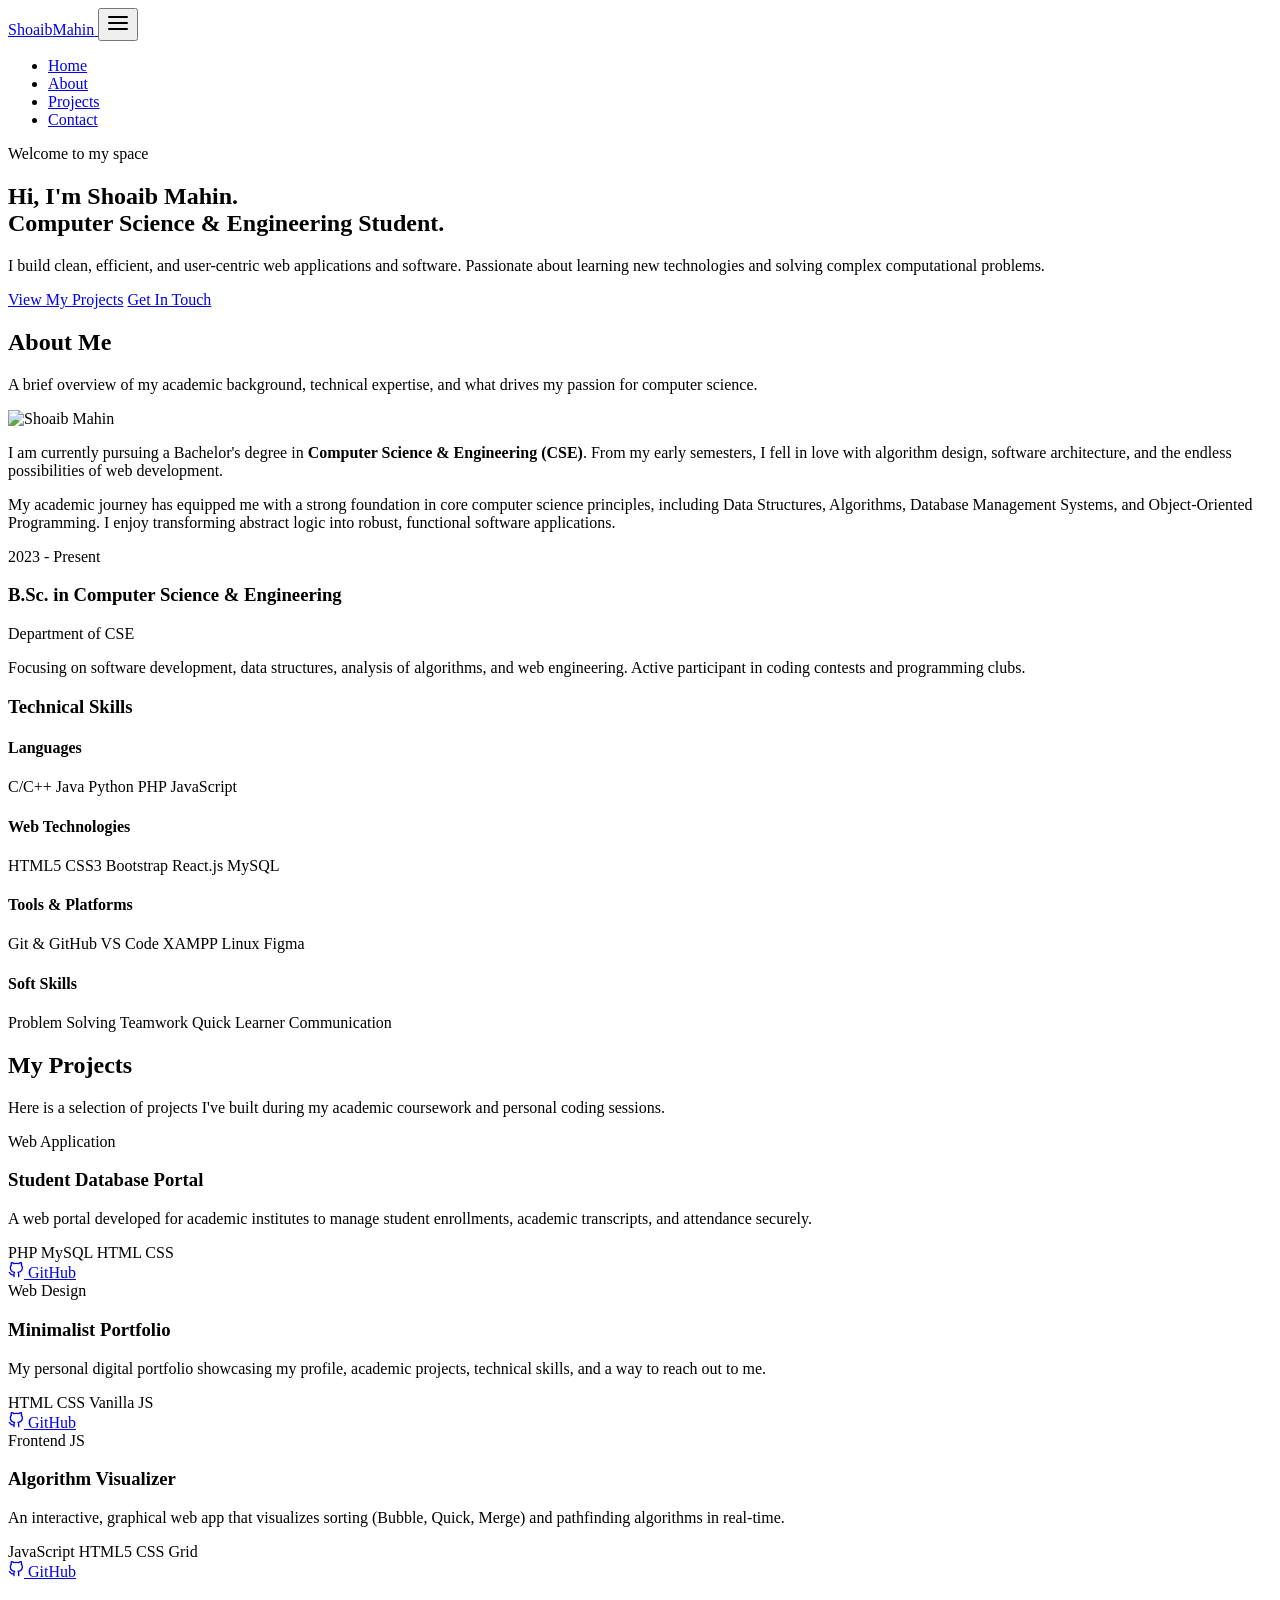
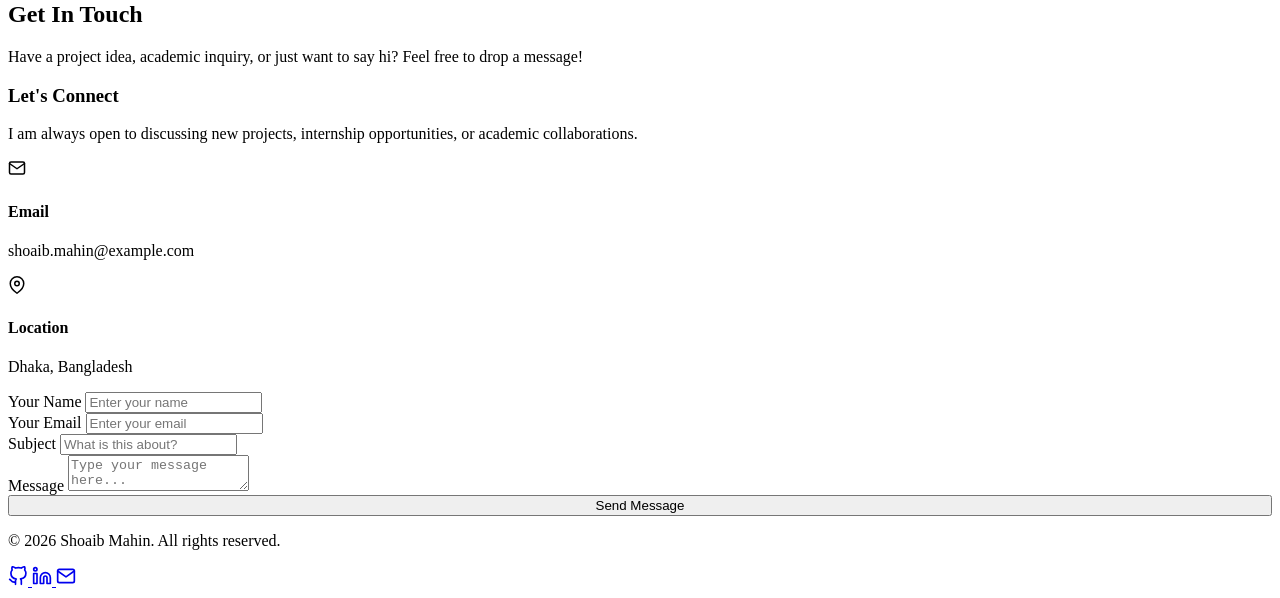
==== index.html @ 4f8cc4dd "Add dynamic Supabase integration and admin panel" ====
<!DOCTYPE html>
<html lang="en">
<head>
    <meta charset="UTF-8">
    <meta name="viewport" content="width=device-width, initial-scale=1.0">
    <meta name="description" content="Shoaib Mahin - CSE Student & Developer Portfolio Website. Discover my projects, skills, and get in touch.">
    <title>Shoaib Mahin | CSE Student & Developer</title>
    <link rel="stylesheet" href="style.css">
    <!-- Supabase CDN Script -->
    <script src="https://cdn.jsdelivr.net/npm/@supabase/supabase-js@2"></script>
</head>
<body>
    <!-- Header -->
    <header class="site-header">
        <div class="container nav-container">
            <a href="#home" class="logo">
                Shoaib<span>Mahin</span>
            </a>
            
            <button class="nav-toggle" aria-label="Toggle Navigation" id="navToggle">
                <svg width="24" height="24" viewBox="0 0 24 24" fill="none" stroke="currentColor" stroke-width="2" stroke-linecap="round" stroke-linejoin="round">
                    <line x1="3" y1="12" x2="21" y2="12"></line>
                    <line x1="3" y1="6" x2="21" y2="6"></line>
                    <line x1="3" y1="18" x2="21" y2="18"></line>
                </svg>
            </button>
            
            <nav class="main-nav" id="mainNav">
                <ul>
                    <li><a href="#home" class="active">Home</a></li>
                    <li><a href="#about">About</a></li>
                    <li><a href="#projects">Projects</a></li>
                    <li><a href="#contact">Contact</a></li>
                </ul>
            </nav>
        </div>
    </header>

    <!-- Home Section -->
    <section id="home">
        <div class="container">
            <div class="hero-wrapper">
                <span class="hero-tag">Welcome to my space</span>
                <h1 class="hero-title">
                    Hi, I'm Shoaib Mahin.<br>
                    Computer Science & Engineering Student.
                </h1>
                <p class="hero-desc">
                    I build clean, efficient, and user-centric web applications and software. 
                    Passionate about learning new technologies and solving complex computational problems.
                </p>
                <div class="hero-ctas">
                    <a href="#projects" class="btn btn-primary">View My Projects</a>
                    <a href="#contact" class="btn btn-secondary">Get In Touch</a>
                </div>
            </div>
        </div>
    </section>

    <!-- About Section -->
    <section id="about">
        <div class="container">
            <h2 class="section-title">About Me</h2>
            <p class="section-subtitle">A brief overview of my academic background, technical expertise, and what drives my passion for computer science.</p>
            
            <div class="about-grid">
                <div class="about-info">
                    <div class="about-image-wrapper">
                        <img src="images/avatar.png" alt="Shoaib Mahin" class="about-avatar">
                    </div>
                    <p>
                        I am currently pursuing a Bachelor's degree in <strong>Computer Science & Engineering (CSE)</strong>. 
                        From my early semesters, I fell in love with algorithm design, software architecture, and the endless possibilities of web development.
                    </p>
                    <p>
                        My academic journey has equipped me with a strong foundation in core computer science principles, 
                        including Data Structures, Algorithms, Database Management Systems, and Object-Oriented Programming. 
                        I enjoy transforming abstract logic into robust, functional software applications.
                    </p>
                    
                    <div class="education-card">
                        <span class="year">2023 - Present</span>
                        <h3>B.Sc. in Computer Science & Engineering</h3>
                        <p class="inst">Department of CSE</p>
                        <p>Focusing on software development, data structures, analysis of algorithms, and web engineering. Active participant in coding contests and programming clubs.</p>
                    </div>
                </div>
                
                <div class="skills-wrapper">
                    <h3>Technical Skills</h3>
                    <div class="skills-grid">
                        <div class="skill-category">
                            <h4>Languages</h4>
                            <div class="skill-list">
                                <span class="skill-tag">C/C++</span>
                                <span class="skill-tag">Java</span>
                                <span class="skill-tag">Python</span>
                                <span class="skill-tag">PHP</span>
                                <span class="skill-tag">JavaScript</span>
                            </div>
                        </div>
                        
                        <div class="skill-category">
                            <h4>Web Technologies</h4>
                            <div class="skill-list">
                                <span class="skill-tag">HTML5</span>
                                <span class="skill-tag">CSS3</span>
                                <span class="skill-tag">Bootstrap</span>
                                <span class="skill-tag">React.js</span>
                                <span class="skill-tag">MySQL</span>
                            </div>
                        </div>

                        <div class="skill-category">
                            <h4>Tools & Platforms</h4>
                            <div class="skill-list">
                                <span class="skill-tag">Git & GitHub</span>
                                <span class="skill-tag">VS Code</span>
                                <span class="skill-tag">XAMPP</span>
                                <span class="skill-tag">Linux</span>
                                <span class="skill-tag">Figma</span>
                            </div>
                        </div>

                        <div class="skill-category">
                            <h4>Soft Skills</h4>
                            <div class="skill-list">
                                <span class="skill-tag">Problem Solving</span>
                                <span class="skill-tag">Teamwork</span>
                                <span class="skill-tag">Quick Learner</span>
                                <span class="skill-tag">Communication</span>
                            </div>
                        </div>
                    </div>
                </div>
            </div>
        </div>
    </section>

    <!-- Projects Section -->
    <section id="projects">
        <div class="container">
            <h2 class="section-title">My Projects</h2>
            <p class="section-subtitle">Here is a selection of projects I've built during my academic coursework and personal coding sessions.</p>
            
            <div class="projects-grid">
                <!-- Project 1 -->
                <article class="project-card">
                    <div class="project-content">
                        <div class="project-meta">
                            <span class="project-type">Web Application</span>
                        </div>
                        <h3>Student Database Portal</h3>
                        <p>A web portal developed for academic institutes to manage student enrollments, academic transcripts, and attendance securely.</p>
                        <div class="project-tags">
                            <span>PHP</span>
                            <span>MySQL</span>
                            <span>HTML</span>
                            <span>CSS</span>
                        </div>
                        <div class="project-links">
                            <a href="https://github.com" target="_blank" rel="noopener noreferrer" class="project-link">
                                <svg width="16" height="16" viewBox="0 0 24 24" fill="none" stroke="currentColor" stroke-width="2" stroke-linecap="round" stroke-linejoin="round">
                                    <path d="M9 19c-5 1.5-5-2.5-7-3m14 6v-3.87a3.37 3.37 0 0 0-.94-2.61c3.14-.35 6.44-1.54 6.44-7A5.44 5.44 0 0 0 20 4.77 5.07 5.07 0 0 0 19.91 1S18.73.65 16 2.48a13.38 13.38 0 0 0-7 0C6.27.65 5.09 1 5.09 1A5.07 5.07 0 0 0 5 4.77a5.44 5.44 0 0 0-1.5 3.78c0 5.42 3.3 6.61 6.44 7A3.37 3.37 0 0 0 9 18.13V22"></path>
                                </svg>
                                GitHub
                            </a>
                        </div>
                    </div>
                </article>

                <!-- Project 2 -->
                <article class="project-card">
                    <div class="project-content">
                        <div class="project-meta">
                            <span class="project-type">Web Design</span>
                        </div>
                        <h3>Minimalist Portfolio</h3>
                        <p>My personal digital portfolio showcasing my profile, academic projects, technical skills, and a way to reach out to me.</p>
                        <div class="project-tags">
                            <span>HTML</span>
                            <span>CSS</span>
                            <span>Vanilla JS</span>
                        </div>
                        <div class="project-links">
                            <a href="https://github.com" target="_blank" rel="noopener noreferrer" class="project-link">
                                <svg width="16" height="16" viewBox="0 0 24 24" fill="none" stroke="currentColor" stroke-width="2" stroke-linecap="round" stroke-linejoin="round">
                                    <path d="M9 19c-5 1.5-5-2.5-7-3m14 6v-3.87a3.37 3.37 0 0 0-.94-2.61c3.14-.35 6.44-1.54 6.44-7A5.44 5.44 0 0 0 20 4.77 5.07 5.07 0 0 0 19.91 1S18.73.65 16 2.48a13.38 13.38 0 0 0-7 0C6.27.65 5.09 1 5.09 1A5.07 5.07 0 0 0 5 4.77a5.44 5.44 0 0 0-1.5 3.78c0 5.42 3.3 6.61 6.44 7A3.37 3.37 0 0 0 9 18.13V22"></path>
                                </svg>
                                GitHub
                            </a>
                        </div>
                    </div>
                </article>

                <!-- Project 3 -->
                <article class="project-card">
                    <div class="project-content">
                        <div class="project-meta">
                            <span class="project-type">Frontend JS</span>
                        </div>
                        <h3>Algorithm Visualizer</h3>
                        <p>An interactive, graphical web app that visualizes sorting (Bubble, Quick, Merge) and pathfinding algorithms in real-time.</p>
                        <div class="project-tags">
                            <span>JavaScript</span>
                            <span>HTML5</span>
                            <span>CSS Grid</span>
                        </div>
                        <div class="project-links">
                            <a href="https://github.com" target="_blank" rel="noopener noreferrer" class="project-link">
                                <svg width="16" height="16" viewBox="0 0 24 24" fill="none" stroke="currentColor" stroke-width="2" stroke-linecap="round" stroke-linejoin="round">
                                    <path d="M9 19c-5 1.5-5-2.5-7-3m14 6v-3.87a3.37 3.37 0 0 0-.94-2.61c3.14-.35 6.44-1.54 6.44-7A5.44 5.44 0 0 0 20 4.77 5.07 5.07 0 0 0 19.91 1S18.73.65 16 2.48a13.38 13.38 0 0 0-7 0C6.27.65 5.09 1 5.09 1A5.07 5.07 0 0 0 5 4.77a5.44 5.44 0 0 0-1.5 3.78c0 5.42 3.3 6.61 6.44 7A3.37 3.37 0 0 0 9 18.13V22"></path>
                                </svg>
                                GitHub
                            </a>
                        </div>
                    </div>
                </article>
            </div>
        </div>
    </section>

    <!-- Contact Section -->
    <section id="contact">
        <div class="container">
            <h2 class="section-title">Get In Touch</h2>
            <p class="section-subtitle">Have a project idea, academic inquiry, or just want to say hi? Feel free to drop a message!</p>
            
            <div class="contact-grid">
                <div class="contact-info-panel">
                    <h3>Let's Connect</h3>
                    <p>I am always open to discussing new projects, internship opportunities, or academic collaborations.</p>
                    
                    <div class="contact-details">
                        <div class="contact-item">
                            <div class="contact-icon">
                                <svg width="18" height="18" viewBox="0 0 24 24" fill="none" stroke="currentColor" stroke-width="2" stroke-linecap="round" stroke-linejoin="round">
                                    <path d="M4 4h16c1.1 0 2 .9 2 2v12c0 1.1-.9 2-2 2H4c-1.1 0-2-.9-2-2V6c0-1.1.9-2 2-2z"></path>
                                    <polyline points="22,6 12,13 2,6"></polyline>
                                </svg>
                            </div>
                            <div class="contact-text">
                                <h4>Email</h4>
                                <p>shoaib.mahin@example.com</p>
                            </div>
                        </div>
                        
                        <div class="contact-item">
                            <div class="contact-icon">
                                <svg width="18" height="18" viewBox="0 0 24 24" fill="none" stroke="currentColor" stroke-width="2" stroke-linecap="round" stroke-linejoin="round">
                                    <path d="M21 10c0 7-9 13-9 13s-9-6-9-13a9 9 0 0 1 18 0z"></path>
                                    <circle cx="12" cy="10" r="3"></circle>
                                </svg>
                            </div>
                            <div class="contact-text">
                                <h4>Location</h4>
                                <p>Dhaka, Bangladesh</p>
                            </div>
                        </div>
                    </div>
                </div>
                
                <div class="contact-form-container">
                    <div id="formMessage" class="form-message"></div>
                    <form id="contactForm">
                        <!-- Web3Forms Config Key (Replace YOUR_ACCESS_KEY_HERE with your Web3Forms access key) -->
                        <input type="hidden" name="access_key" value="YOUR_ACCESS_KEY_HERE">
                        <input type="hidden" name="subject" value="New Submission from Shoaib Mahin's Portfolio">
                        <input type="checkbox" name="botcheck" id="" style="display: none;">

                        <div class="form-group">
                            <label for="name">Your Name</label>
                            <input type="text" id="name" name="name" class="form-control" required placeholder="Enter your name">
                        </div>
                        <div class="form-group">
                            <label for="email">Your Email</label>
                            <input type="email" id="email" name="email" class="form-control" required placeholder="Enter your email">
                        </div>
                        <div class="form-group">
                            <label for="subject_text">Subject</label>
                            <input type="text" id="subject_text" name="subject_text" class="form-control" required placeholder="What is this about?">
                        </div>
                        <div class="form-group">
                            <label for="message">Message</label>
                            <textarea id="message" name="message" class="form-control" required placeholder="Type your message here..."></textarea>
                        </div>
                        <button type="submit" class="btn btn-primary" style="width: 100%;">Send Message</button>
                    </form>
                </div>
            </div>
        </div>
    </section>

    <!-- Footer -->
    <footer class="site-footer">
        <div class="container footer-content">
            <p>&copy; 2026 Shoaib Mahin. All rights reserved.</p>
            <div class="social-links">
                <a href="https://github.com" target="_blank" rel="noopener noreferrer" aria-label="GitHub">
                    <svg width="20" height="20" viewBox="0 0 24 24" fill="none" stroke="currentColor" stroke-width="2" stroke-linecap="round" stroke-linejoin="round">
                        <path d="M9 19c-5 1.5-5-2.5-7-3m14 6v-3.87a3.37 3.37 0 0 0-.94-2.61c3.14-.35 6.44-1.54 6.44-7A5.44 5.44 0 0 0 20 4.77 5.07 5.07 0 0 0 19.91 1S18.73.65 16 2.48a13.38 13.38 0 0 0-7 0C6.27.65 5.09 1 5.09 1A5.07 5.07 0 0 0 5 4.77a5.44 5.44 0 0 0-1.5 3.78c0 5.42 3.3 6.61 6.44 7A3.37 3.37 0 0 0 9 18.13V22"></path>
                    </svg>
                </a>
                <a href="https://linkedin.com" target="_blank" rel="noopener noreferrer" aria-label="LinkedIn">
                    <svg width="20" height="20" viewBox="0 0 24 24" fill="none" stroke="currentColor" stroke-width="2" stroke-linecap="round" stroke-linejoin="round">
                        <path d="M16 8a6 6 0 0 1 6 6v7h-4v-7a2 2 0 0 0-2-2 2 2 0 0 0-2 2v7h-4v-7a6 6 0 0 1 6-6z"></path>
                        <rect x="2" y="9" width="4" height="12"></rect>
                        <circle cx="4" cy="4" r="2"></circle>
                    </svg>
                </a>
                <a href="mailto:shoaib.mahin@example.com" aria-label="Email">
                    <svg width="20" height="20" viewBox="0 0 24 24" fill="none" stroke="currentColor" stroke-width="2" stroke-linecap="round" stroke-linejoin="round">
                        <path d="M4 4h16c1.1 0 2 .9 2 2v12c0 1.1-.9 2-2 2H4c-1.1 0-2-.9-2-2V6c0-1.1.9-2 2-2z"></path>
                        <polyline points="22,6 12,13 2,6"></polyline>
                    </svg>
                </a>
            </div>
        </div>
    </footer>

    <script src="script.js"></script>
</body>
</html>
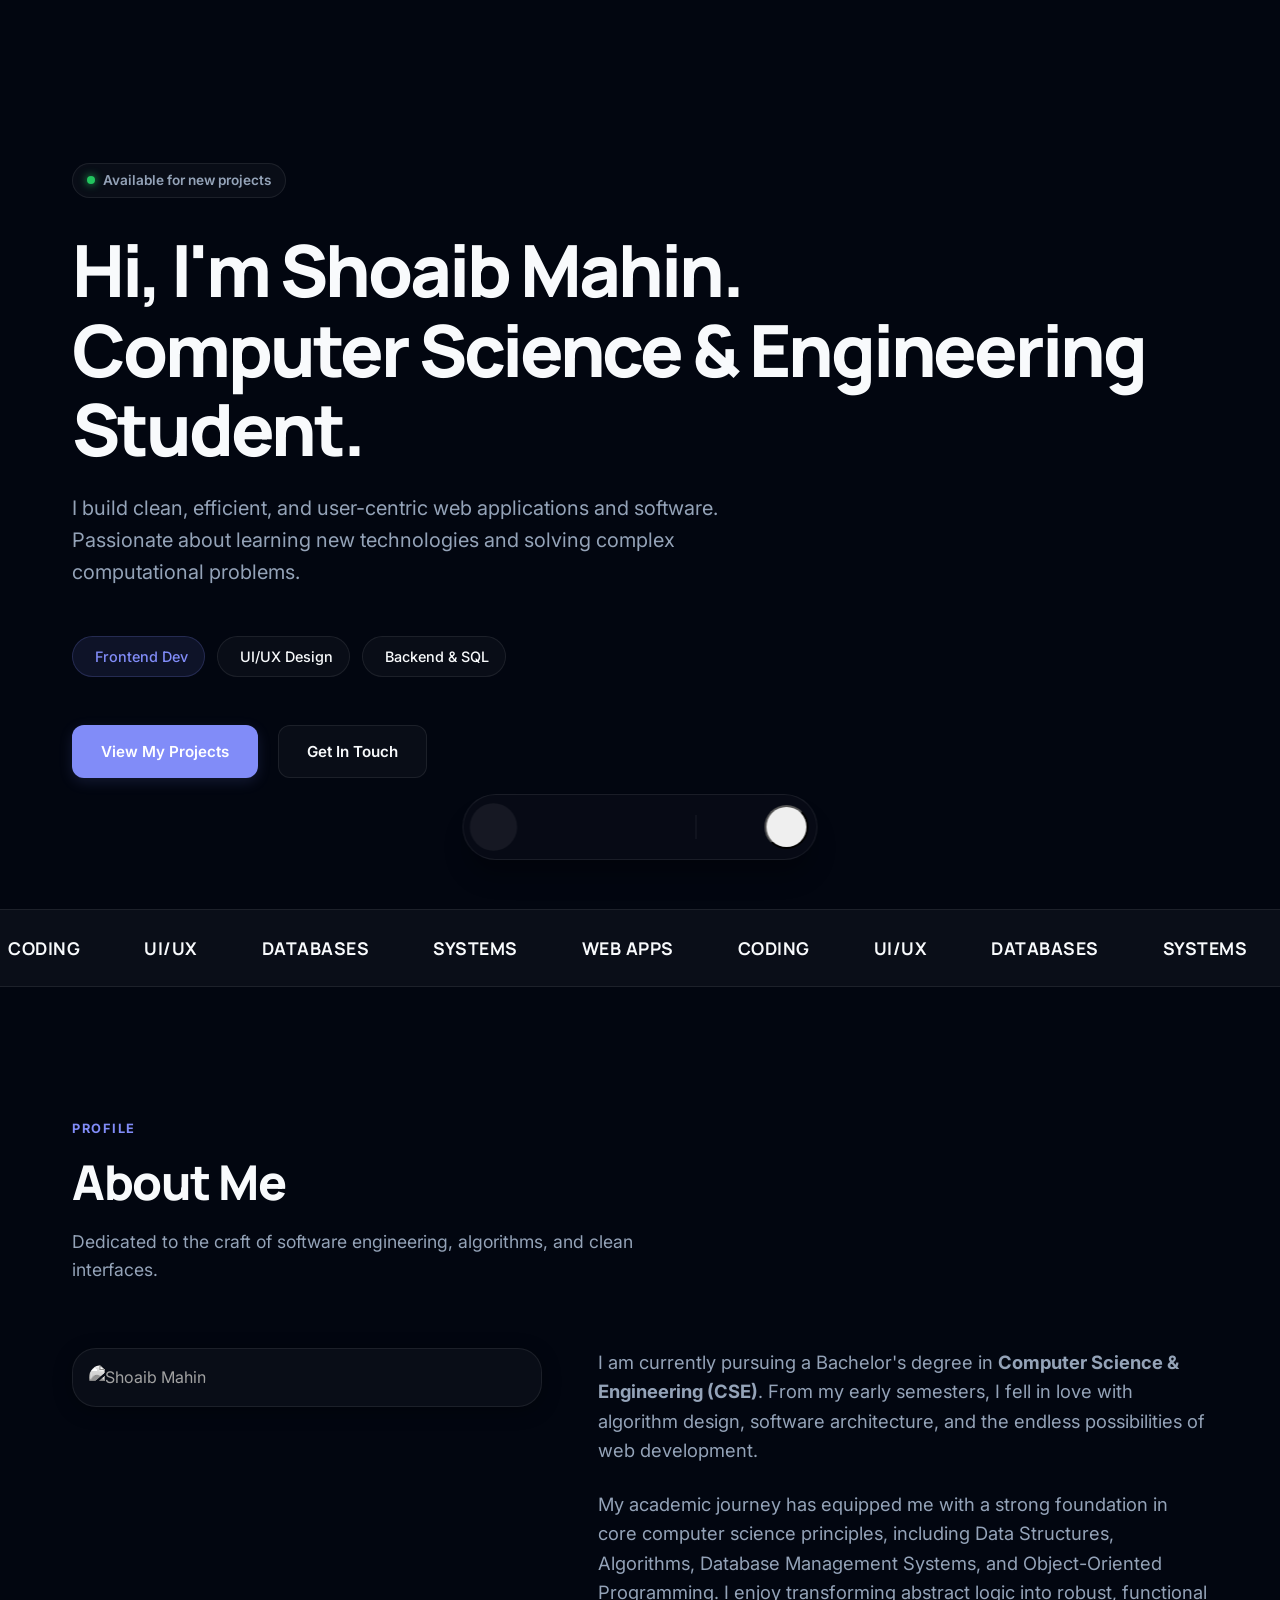
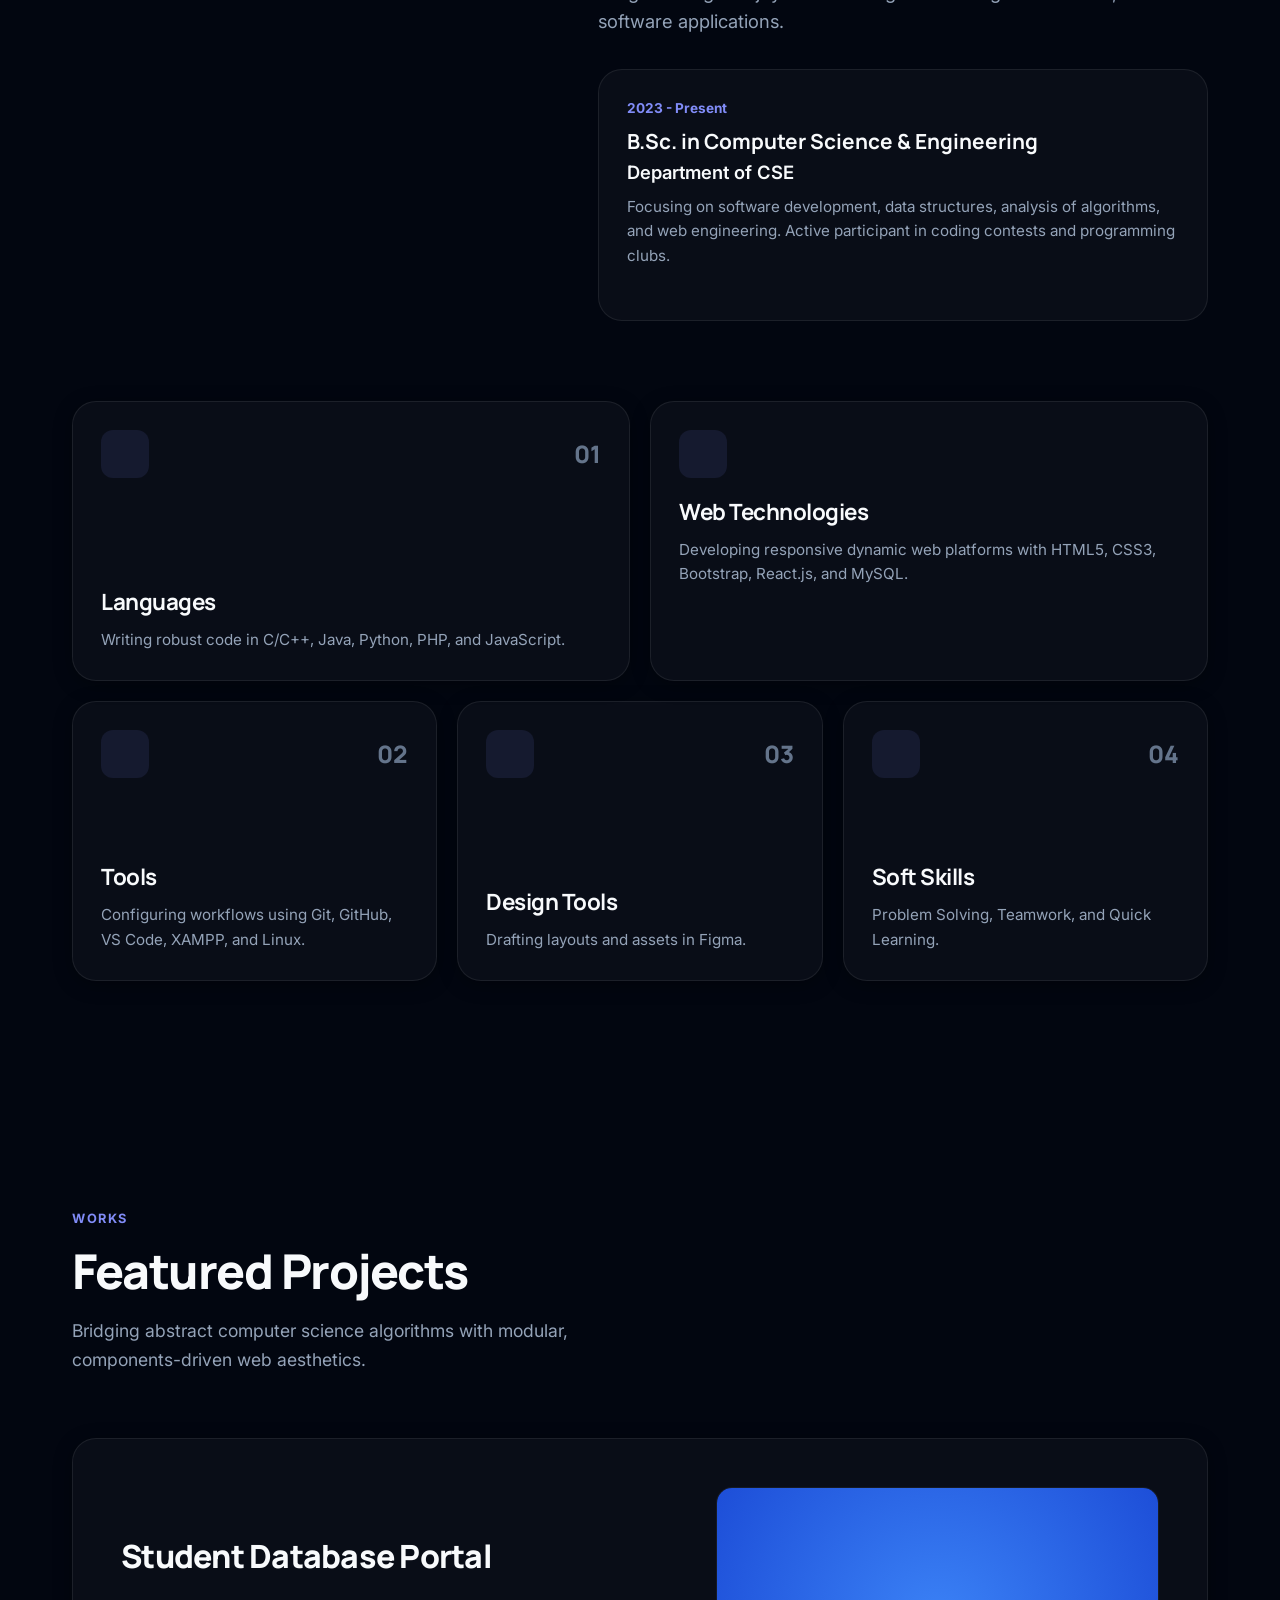
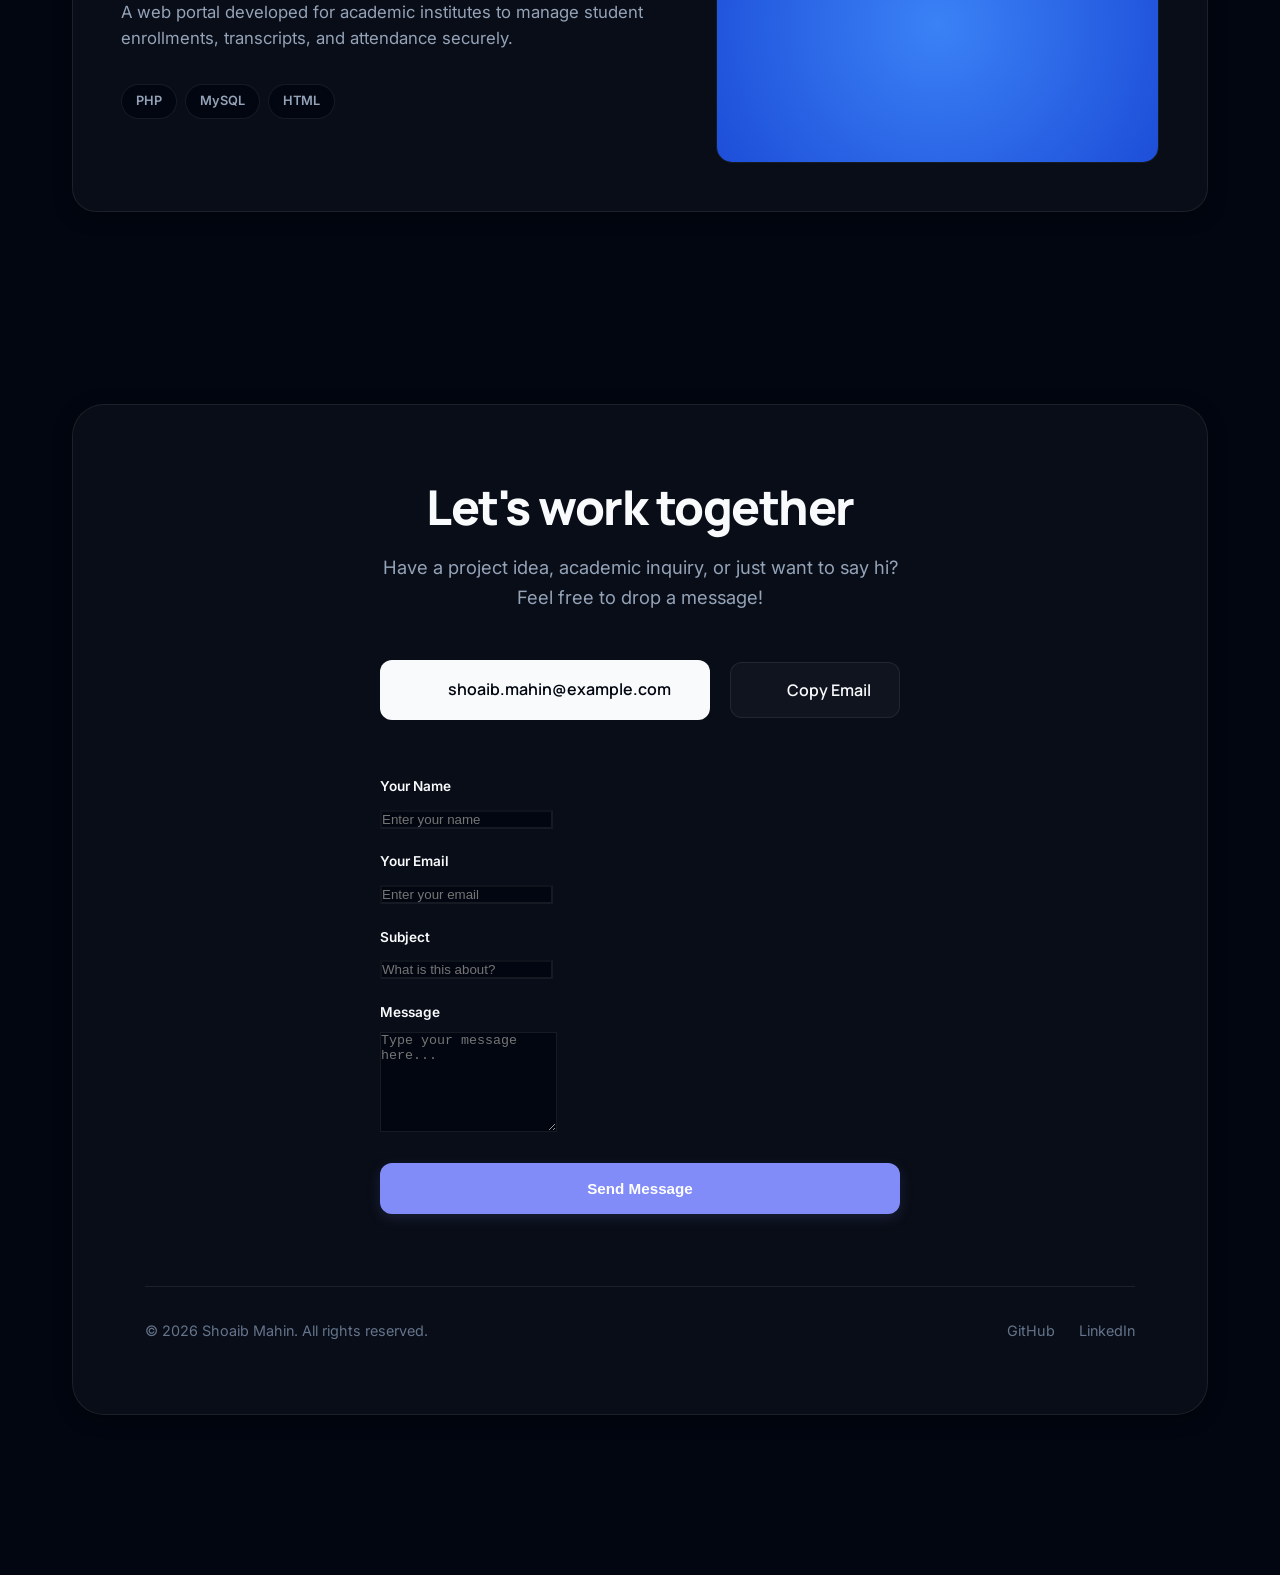
==== commit 9d6464d6: "Redesign portfolio UI/UX and styling to match sudarshanbishal.com dark theme" ====
--- a/index.html
+++ b/index.html
@@ -1,5 +1,5 @@
 <!DOCTYPE html>
-<html lang="en">
+<html lang="en" data-theme="dark">
 <head>
     <meta charset="UTF-8">
     <meta name="viewport" content="width=device-width, initial-scale=1.0">
@@ -8,39 +8,44 @@
     <link rel="stylesheet" href="style.css">
     <!-- Supabase CDN Script -->
     <script src="https://cdn.jsdelivr.net/npm/@supabase/supabase-js@2"></script>
+    <!-- Lucide Icons CDN -->
+    <script src="https://unpkg.com/lucide@latest"></script>
 </head>
 <body>
-    <!-- Header -->
-    <header class="site-header">
-        <div class="container nav-container">
-            <a href="#home" class="logo">
-                Shoaib<span>Mahin</span>
-            </a>
-            
-            <button class="nav-toggle" aria-label="Toggle Navigation" id="navToggle">
-                <svg width="24" height="24" viewBox="0 0 24 24" fill="none" stroke="currentColor" stroke-width="2" stroke-linecap="round" stroke-linejoin="round">
-                    <line x1="3" y1="12" x2="21" y2="12"></line>
-                    <line x1="3" y1="6" x2="21" y2="6"></line>
-                    <line x1="3" y1="18" x2="21" y2="18"></line>
-                </svg>
+
+    <!-- Floating Navigation (Bottom Capsule Menu) -->
+    <nav class="floating-nav">
+        <div class="nav-pill">
+            <a href="#home" class="nav-link active" data-tooltip="Home" aria-label="Home">
+                <i data-lucide="home"></i>
+            </a>
+            <a href="#about" class="nav-link" data-tooltip="About" aria-label="About">
+                <i data-lucide="user"></i>
+            </a>
+            <a href="#projects" class="nav-link" data-tooltip="Works" aria-label="Works">
+                <i data-lucide="layout-dashboard"></i>
+            </a>
+            <a href="#contact" class="nav-link" data-tooltip="Contact" aria-label="Contact">
+                <i data-lucide="mail"></i>
+            </a>
+            <div class="nav-divider" role="separator"></div>
+            <a href="https://github.com" id="githubLink" target="_blank" rel="noopener noreferrer" class="nav-link" data-tooltip="GitHub" aria-label="GitHub">
+                <i data-lucide="github"></i>
+            </a>
+            <button class="nav-link theme-toggle" id="themeToggleBtn" data-tooltip="Toggle Theme" aria-label="Toggle Theme">
+                <i data-lucide="sun" class="sun-icon"></i>
+                <i data-lucide="moon" class="moon-icon"></i>
             </button>
-            
-            <nav class="main-nav" id="mainNav">
-                <ul>
-                    <li><a href="#home" class="active">Home</a></li>
-                    <li><a href="#about">About</a></li>
-                    <li><a href="#projects">Projects</a></li>
-                    <li><a href="#contact">Contact</a></li>
-                </ul>
-            </nav>
-        </div>
-    </header>
-
-    <!-- Home Section -->
-    <section id="home">
+        </div>
+    </nav>
+
+    <!-- Hero Section -->
+    <section class="hero" id="home">
         <div class="container">
             <div class="hero-wrapper">
-                <span class="hero-tag">Welcome to my space</span>
+                <div class="hero-badge">
+                    <span class="status-dot"></span> Available for new projects
+                </div>
                 <h1 class="hero-title">
                     Hi, I'm Shoaib Mahin.<br>
                     Computer Science & Engineering Student.
@@ -49,7 +54,18 @@
                     I build clean, efficient, and user-centric web applications and software. 
                     Passionate about learning new technologies and solving complex computational problems.
                 </p>
-                <div class="hero-ctas">
+                <div class="hero-stickers">
+                    <div class="sticker blue">
+                        <i data-lucide="code"></i> Frontend Dev
+                    </div>
+                    <div class="sticker">
+                        <i data-lucide="pen-tool"></i> UI/UX Design
+                    </div>
+                    <div class="sticker">
+                        <i data-lucide="database"></i> Backend & SQL
+                    </div>
+                </div>
+                <div class="hero-ctas" style="display: flex; gap: 1.25rem;">
                     <a href="#projects" class="btn btn-primary">View My Projects</a>
                     <a href="#contact" class="btn btn-secondary">Get In Touch</a>
                 </div>
@@ -57,17 +73,41 @@
         </div>
     </section>
 
-    <!-- About Section -->
-    <section id="about">
-        <div class="container">
-            <h2 class="section-title">About Me</h2>
-            <p class="section-subtitle">A brief overview of my academic background, technical expertise, and what drives my passion for computer science.</p>
+    <!-- Skills Ticker Banner (Infinite Loop) -->
+    <div class="ticker-section">
+        <div class="ticker-wrapper">
+            <div class="ticker-content" id="skillsMarquee">
+                <!-- Fallback content, loaded dynamically via JS from Supabase -->
+                <div class="ticker-item"><i data-lucide="code"></i> Coding</div>
+                <div class="ticker-item"><i data-lucide="pen-tool"></i> UI/UX</div>
+                <div class="ticker-item"><i data-lucide="database"></i> Databases</div>
+                <div class="ticker-item"><i data-lucide="layers"></i> Systems</div>
+                <div class="ticker-item"><i data-lucide="laptop"></i> Web Apps</div>
+                <!-- Duplicate for infinite scroll loop -->
+                <div class="ticker-item"><i data-lucide="code"></i> Coding</div>
+                <div class="ticker-item"><i data-lucide="pen-tool"></i> UI/UX</div>
+                <div class="ticker-item"><i data-lucide="database"></i> Databases</div>
+                <div class="ticker-item"><i data-lucide="layers"></i> Systems</div>
+                <div class="ticker-item"><i data-lucide="laptop"></i> Web Apps</div>
+            </div>
+        </div>
+    </div>
+
+    <!-- About & Skills Bento Section -->
+    <section class="about" id="about">
+        <div class="container">
+            <div class="section-header-block">
+                <span class="section-tag">PROFILE</span>
+                <h2 class="section-title">About Me</h2>
+                <p class="section-subtitle">Dedicated to the craft of software engineering, algorithms, and clean interfaces.</p>
+            </div>
             
             <div class="about-grid">
-                <div class="about-info">
-                    <div class="about-image-wrapper">
-                        <img src="images/avatar.png" alt="Shoaib Mahin" class="about-avatar">
-                    </div>
+                <div class="about-image-container">
+                    <img src="images/avatar.png" alt="Shoaib Mahin" class="about-main-image">
+                </div>
+                
+                <div class="about-info-text">
                     <p>
                         I am currently pursuing a Bachelor's degree in <strong>Computer Science & Engineering (CSE)</strong>. 
                         From my early semesters, I fell in love with algorithm design, software architecture, and the endless possibilities of web development.
@@ -78,245 +118,173 @@
                         I enjoy transforming abstract logic into robust, functional software applications.
                     </p>
                     
-                    <div class="education-card">
-                        <span class="year">2023 - Present</span>
-                        <h3>B.Sc. in Computer Science & Engineering</h3>
-                        <p class="inst">Department of CSE</p>
-                        <p>Focusing on software development, data structures, analysis of algorithms, and web engineering. Active participant in coding contests and programming clubs.</p>
-                    </div>
-                </div>
+                    <div class="education-card" style="background-color: var(--color-bg-card); border: 1px solid var(--color-border); padding: 1.75rem; border-radius: var(--radius-card); margin-top: 2rem;">
+                        <span class="year" style="color: var(--color-accent); font-size: 0.85rem; font-weight: 700; display: block; margin-bottom: 0.5rem;">2023 - Present</span>
+                        <h3 style="font-size: 1.3rem; margin-bottom: 0.25rem;">B.Sc. in Computer Science & Engineering</h3>
+                        <p class="inst" style="font-weight: 600; color: var(--color-text-primary); margin-bottom: 0.5rem;">Department of CSE</p>
+                        <p style="font-size: 0.95rem; color: var(--color-text-secondary);">Focusing on software development, data structures, analysis of algorithms, and web engineering. Active participant in coding contests and programming clubs.</p>
+                    </div>
+                </div>
+            </div>
+
+            <!-- Bento Grid Stack -->
+            <div class="skills-bento-grid" id="skillsBentoGrid">
+                <!-- Category 1 -->
+                <div class="skills-card card-uiux">
+                    <div class="card-top">
+                        <div class="icon-box">
+                            <i data-lucide="terminal-square"></i>
+                        </div>
+                        <span class="card-number">01</span>
+                    </div>
+                    <div class="card-bottom">
+                        <h3>Languages</h3>
+                        <p>Writing robust code in C/C++, Java, Python, PHP, and JavaScript.</p>
+                    </div>
+                </div>
+
+                <!-- Category 2 -->
+                <div class="skills-card card-programming">
+                    <div class="card-top-column">
+                        <div class="icon-box">
+                            <i data-lucide="code-2"></i>
+                        </div>
+                        <div class="card-titles">
+                            <h3>Web Technologies</h3>
+                            <p>Developing responsive dynamic web platforms with HTML5, CSS3, Bootstrap, React.js, and MySQL.</p>
+                        </div>
+                    </div>
+                </div>
+
+                <!-- Category 3 -->
+                <div class="skills-card card-frontend">
+                    <div class="card-top">
+                        <div class="icon-box">
+                            <i data-lucide="git-branch"></i>
+                        </div>
+                        <span class="card-number">02</span>
+                    </div>
+                    <div class="card-bottom">
+                        <h3>Tools</h3>
+                        <p>Configuring workflows using Git, GitHub, VS Code, XAMPP, and Linux.</p>
+                    </div>
+                </div>
+
+                <!-- Category 4 -->
+                <div class="skills-card card-visual">
+                    <div class="card-top">
+                        <div class="icon-box">
+                            <i data-lucide="palette"></i>
+                        </div>
+                        <span class="card-number">03</span>
+                    </div>
+                    <div class="card-bottom">
+                        <h3>Design Tools</h3>
+                        <p>Drafting layouts and assets in Figma.</p>
+                    </div>
+                </div>
+
+                <!-- Category 5 -->
+                <div class="skills-card card-version">
+                    <div class="card-top">
+                        <div class="icon-box">
+                            <i data-lucide="smile"></i>
+                        </div>
+                        <span class="card-number">04</span>
+                    </div>
+                    <div class="card-bottom">
+                        <h3>Soft Skills</h3>
+                        <p>Problem Solving, Teamwork, and Quick Learning.</p>
+                    </div>
+                </div>
+            </div>
+        </div>
+    </section>
+
+    <!-- Projects Section -->
+    <section class="projects" id="projects">
+        <div class="container">
+            <div class="section-header-block">
+                <span class="section-tag">WORKS</span>
+                <h2 class="section-title">Featured Projects</h2>
+                <p class="section-subtitle">Bridging abstract computer science algorithms with modular, components-driven web aesthetics.</p>
+            </div>
+            
+            <div class="projects-feature-list" id="projectsContainer">
+                <!-- Loaded dynamically via JS from Supabase. Fallback template below -->
+                <div class="feature-item">
+                    <div class="feature-content-wrapper">
+                        <span class="feature-title">Student Database Portal</span>
+                        <p class="feature-description">A web portal developed for academic institutes to manage student enrollments, transcripts, and attendance securely.</p>
+                        <div class="feature-tags">
+                            <span class="feature-tag">PHP</span>
+                            <span class="feature-tag">MySQL</span>
+                            <span class="feature-tag">HTML</span>
+                        </div>
+                    </div>
+                    <div class="feature-media">
+                        <div class="feature-media-item" style="background: radial-gradient(circle, #3b82f6 0%, #1d4ed8 100%); width: 100%; height: 100%;"></div>
+                    </div>
+                </div>
+            </div>
+        </div>
+    </section>
+
+    <!-- Connect / Contact Section -->
+    <section class="connect-section" id="contact">
+        <div class="container">
+            <div class="connect-card">
+                <h2 class="connect-title">Let's work together</h2>
+                <p class="connect-subtitle">Have a project idea, academic inquiry, or just want to say hi? Feel free to drop a message!</p>
                 
-                <div class="skills-wrapper">
-                    <h3>Technical Skills</h3>
-                    <div class="skills-grid">
-                        <div class="skill-category">
-                            <h4>Languages</h4>
-                            <div class="skill-list">
-                                <span class="skill-tag">C/C++</span>
-                                <span class="skill-tag">Java</span>
-                                <span class="skill-tag">Python</span>
-                                <span class="skill-tag">PHP</span>
-                                <span class="skill-tag">JavaScript</span>
-                            </div>
-                        </div>
-                        
-                        <div class="skill-category">
-                            <h4>Web Technologies</h4>
-                            <div class="skill-list">
-                                <span class="skill-tag">HTML5</span>
-                                <span class="skill-tag">CSS3</span>
-                                <span class="skill-tag">Bootstrap</span>
-                                <span class="skill-tag">React.js</span>
-                                <span class="skill-tag">MySQL</span>
-                            </div>
-                        </div>
-
-                        <div class="skill-category">
-                            <h4>Tools & Platforms</h4>
-                            <div class="skill-list">
-                                <span class="skill-tag">Git & GitHub</span>
-                                <span class="skill-tag">VS Code</span>
-                                <span class="skill-tag">XAMPP</span>
-                                <span class="skill-tag">Linux</span>
-                                <span class="skill-tag">Figma</span>
-                            </div>
-                        </div>
-
-                        <div class="skill-category">
-                            <h4>Soft Skills</h4>
-                            <div class="skill-list">
-                                <span class="skill-tag">Problem Solving</span>
-                                <span class="skill-tag">Teamwork</span>
-                                <span class="skill-tag">Quick Learner</span>
-                                <span class="skill-tag">Communication</span>
-                            </div>
-                        </div>
-                    </div>
-                </div>
-            </div>
-        </div>
-    </section>
-
-    <!-- Projects Section -->
-    <section id="projects">
-        <div class="container">
-            <h2 class="section-title">My Projects</h2>
-            <p class="section-subtitle">Here is a selection of projects I've built during my academic coursework and personal coding sessions.</p>
-            
-            <div class="projects-grid">
-                <!-- Project 1 -->
-                <article class="project-card">
-                    <div class="project-content">
-                        <div class="project-meta">
-                            <span class="project-type">Web Application</span>
-                        </div>
-                        <h3>Student Database Portal</h3>
-                        <p>A web portal developed for academic institutes to manage student enrollments, academic transcripts, and attendance securely.</p>
-                        <div class="project-tags">
-                            <span>PHP</span>
-                            <span>MySQL</span>
-                            <span>HTML</span>
-                            <span>CSS</span>
-                        </div>
-                        <div class="project-links">
-                            <a href="https://github.com" target="_blank" rel="noopener noreferrer" class="project-link">
-                                <svg width="16" height="16" viewBox="0 0 24 24" fill="none" stroke="currentColor" stroke-width="2" stroke-linecap="round" stroke-linejoin="round">
-                                    <path d="M9 19c-5 1.5-5-2.5-7-3m14 6v-3.87a3.37 3.37 0 0 0-.94-2.61c3.14-.35 6.44-1.54 6.44-7A5.44 5.44 0 0 0 20 4.77 5.07 5.07 0 0 0 19.91 1S18.73.65 16 2.48a13.38 13.38 0 0 0-7 0C6.27.65 5.09 1 5.09 1A5.07 5.07 0 0 0 5 4.77a5.44 5.44 0 0 0-1.5 3.78c0 5.42 3.3 6.61 6.44 7A3.37 3.37 0 0 0 9 18.13V22"></path>
-                                </svg>
-                                GitHub
-                            </a>
-                        </div>
-                    </div>
-                </article>
-
-                <!-- Project 2 -->
-                <article class="project-card">
-                    <div class="project-content">
-                        <div class="project-meta">
-                            <span class="project-type">Web Design</span>
-                        </div>
-                        <h3>Minimalist Portfolio</h3>
-                        <p>My personal digital portfolio showcasing my profile, academic projects, technical skills, and a way to reach out to me.</p>
-                        <div class="project-tags">
-                            <span>HTML</span>
-                            <span>CSS</span>
-                            <span>Vanilla JS</span>
-                        </div>
-                        <div class="project-links">
-                            <a href="https://github.com" target="_blank" rel="noopener noreferrer" class="project-link">
-                                <svg width="16" height="16" viewBox="0 0 24 24" fill="none" stroke="currentColor" stroke-width="2" stroke-linecap="round" stroke-linejoin="round">
-                                    <path d="M9 19c-5 1.5-5-2.5-7-3m14 6v-3.87a3.37 3.37 0 0 0-.94-2.61c3.14-.35 6.44-1.54 6.44-7A5.44 5.44 0 0 0 20 4.77 5.07 5.07 0 0 0 19.91 1S18.73.65 16 2.48a13.38 13.38 0 0 0-7 0C6.27.65 5.09 1 5.09 1A5.07 5.07 0 0 0 5 4.77a5.44 5.44 0 0 0-1.5 3.78c0 5.42 3.3 6.61 6.44 7A3.37 3.37 0 0 0 9 18.13V22"></path>
-                                </svg>
-                                GitHub
-                            </a>
-                        </div>
-                    </div>
-                </article>
-
-                <!-- Project 3 -->
-                <article class="project-card">
-                    <div class="project-content">
-                        <div class="project-meta">
-                            <span class="project-type">Frontend JS</span>
-                        </div>
-                        <h3>Algorithm Visualizer</h3>
-                        <p>An interactive, graphical web app that visualizes sorting (Bubble, Quick, Merge) and pathfinding algorithms in real-time.</p>
-                        <div class="project-tags">
-                            <span>JavaScript</span>
-                            <span>HTML5</span>
-                            <span>CSS Grid</span>
-                        </div>
-                        <div class="project-links">
-                            <a href="https://github.com" target="_blank" rel="noopener noreferrer" class="project-link">
-                                <svg width="16" height="16" viewBox="0 0 24 24" fill="none" stroke="currentColor" stroke-width="2" stroke-linecap="round" stroke-linejoin="round">
-                                    <path d="M9 19c-5 1.5-5-2.5-7-3m14 6v-3.87a3.37 3.37 0 0 0-.94-2.61c3.14-.35 6.44-1.54 6.44-7A5.44 5.44 0 0 0 20 4.77 5.07 5.07 0 0 0 19.91 1S18.73.65 16 2.48a13.38 13.38 0 0 0-7 0C6.27.65 5.09 1 5.09 1A5.07 5.07 0 0 0 5 4.77a5.44 5.44 0 0 0-1.5 3.78c0 5.42 3.3 6.61 6.44 7A3.37 3.37 0 0 0 9 18.13V22"></path>
-                                </svg>
-                                GitHub
-                            </a>
-                        </div>
-                    </div>
-                </article>
-            </div>
-        </div>
-    </section>
-
-    <!-- Contact Section -->
-    <section id="contact">
-        <div class="container">
-            <h2 class="section-title">Get In Touch</h2>
-            <p class="section-subtitle">Have a project idea, academic inquiry, or just want to say hi? Feel free to drop a message!</p>
-            
-            <div class="contact-grid">
-                <div class="contact-info-panel">
-                    <h3>Let's Connect</h3>
-                    <p>I am always open to discussing new projects, internship opportunities, or academic collaborations.</p>
-                    
-                    <div class="contact-details">
-                        <div class="contact-item">
-                            <div class="contact-icon">
-                                <svg width="18" height="18" viewBox="0 0 24 24" fill="none" stroke="currentColor" stroke-width="2" stroke-linecap="round" stroke-linejoin="round">
-                                    <path d="M4 4h16c1.1 0 2 .9 2 2v12c0 1.1-.9 2-2 2H4c-1.1 0-2-.9-2-2V6c0-1.1.9-2 2-2z"></path>
-                                    <polyline points="22,6 12,13 2,6"></polyline>
-                                </svg>
-                            </div>
-                            <div class="contact-text">
-                                <h4>Email</h4>
-                                <p>shoaib.mahin@example.com</p>
-                            </div>
-                        </div>
-                        
-                        <div class="contact-item">
-                            <div class="contact-icon">
-                                <svg width="18" height="18" viewBox="0 0 24 24" fill="none" stroke="currentColor" stroke-width="2" stroke-linecap="round" stroke-linejoin="round">
-                                    <path d="M21 10c0 7-9 13-9 13s-9-6-9-13a9 9 0 0 1 18 0z"></path>
-                                    <circle cx="12" cy="10" r="3"></circle>
-                                </svg>
-                            </div>
-                            <div class="contact-text">
-                                <h4>Location</h4>
-                                <p>Dhaka, Bangladesh</p>
-                            </div>
-                        </div>
-                    </div>
-                </div>
-                
-                <div class="contact-form-container">
-                    <div id="formMessage" class="form-message"></div>
+                <div class="connect-actions">
+                    <a href="mailto:shoaib.mahin@example.com" class="connect-btn primary" id="emailMailtoLink">
+                        <i data-lucide="mail"></i> <span id="emailDisplay">shoaib.mahin@example.com</span>
+                    </a>
+                    <button class="connect-btn secondary" id="copyEmailBtn" aria-label="Copy email address">
+                        <i data-lucide="copy"></i> Copy Email
+                    </button>
+                </div>
+
+                <!-- Sleek Minimalist Dynamic Form inside the Connect Card -->
+                <div class="contact-form-container" style="max-width: 520px; margin: 3.5rem auto 0; text-align: left;">
+                    <div id="formMessage" class="form-message" style="margin-bottom: 1.5rem; padding: 1rem; border-radius: 8px; display: none;"></div>
                     <form id="contactForm">
-                        <!-- Web3Forms Config Key (Replace YOUR_ACCESS_KEY_HERE with your Web3Forms access key) -->
+                        <!-- Web3Forms Config Key -->
                         <input type="hidden" name="access_key" value="YOUR_ACCESS_KEY_HERE">
                         <input type="hidden" name="subject" value="New Submission from Shoaib Mahin's Portfolio">
                         <input type="checkbox" name="botcheck" id="" style="display: none;">
 
-                        <div class="form-group">
-                            <label for="name">Your Name</label>
-                            <input type="text" id="name" name="name" class="form-control" required placeholder="Enter your name">
-                        </div>
-                        <div class="form-group">
-                            <label for="email">Your Email</label>
-                            <input type="email" id="email" name="email" class="form-control" required placeholder="Enter your email">
-                        </div>
-                        <div class="form-group">
-                            <label for="subject_text">Subject</label>
-                            <input type="text" id="subject_text" name="subject_text" class="form-control" required placeholder="What is this about?">
-                        </div>
-                        <div class="form-group">
-                            <label for="message">Message</label>
-                            <textarea id="message" name="message" class="form-control" required placeholder="Type your message here..."></textarea>
-                        </div>
-                        <button type="submit" class="btn btn-primary" style="width: 100%;">Send Message</button>
+                        <div class="form-group" style="margin-bottom: 1.25rem;">
+                            <label for="name" style="display: block; font-size: 0.85rem; font-weight: 600; margin-bottom: 0.5rem; color: var(--color-text-primary);">Your Name</label>
+                            <input type="text" id="name" name="name" class="form-control" required placeholder="Enter your name" style="background-color: var(--color-bg); border-color: var(--color-border); color: var(--color-text-primary);">
+                        </div>
+                        <div class="form-group" style="margin-bottom: 1.25rem;">
+                            <label for="email" style="display: block; font-size: 0.85rem; font-weight: 600; margin-bottom: 0.5rem; color: var(--color-text-primary);">Your Email</label>
+                            <input type="email" id="email" name="email" class="form-control" required placeholder="Enter your email" style="background-color: var(--color-bg); border-color: var(--color-border); color: var(--color-text-primary);">
+                        </div>
+                        <div class="form-group" style="margin-bottom: 1.25rem;">
+                            <label for="subject_text" style="display: block; font-size: 0.85rem; font-weight: 600; margin-bottom: 0.5rem; color: var(--color-text-primary);">Subject</label>
+                            <input type="text" id="subject_text" name="subject_text" class="form-control" required placeholder="What is this about?" style="background-color: var(--color-bg); border-color: var(--color-border); color: var(--color-text-primary);">
+                        </div>
+                        <div class="form-group" style="margin-bottom: 1.5rem;">
+                            <label for="message" style="display: block; font-size: 0.85rem; font-weight: 600; margin-bottom: 0.5rem; color: var(--color-text-primary);">Message</label>
+                            <textarea id="message" name="message" class="form-control" required placeholder="Type your message here..." style="background-color: var(--color-bg); border-color: var(--color-border); color: var(--color-text-primary); min-height: 100px;"></textarea>
+                        </div>
+                        <button type="submit" class="btn btn-primary" style="width: 100%; padding: 1rem;">Send Message</button>
                     </form>
                 </div>
-            </div>
-        </div>
-    </section>
-
-    <!-- Footer -->
-    <footer class="site-footer">
-        <div class="container footer-content">
-            <p>&copy; 2026 Shoaib Mahin. All rights reserved.</p>
-            <div class="social-links">
-                <a href="https://github.com" target="_blank" rel="noopener noreferrer" aria-label="GitHub">
-                    <svg width="20" height="20" viewBox="0 0 24 24" fill="none" stroke="currentColor" stroke-width="2" stroke-linecap="round" stroke-linejoin="round">
-                        <path d="M9 19c-5 1.5-5-2.5-7-3m14 6v-3.87a3.37 3.37 0 0 0-.94-2.61c3.14-.35 6.44-1.54 6.44-7A5.44 5.44 0 0 0 20 4.77 5.07 5.07 0 0 0 19.91 1S18.73.65 16 2.48a13.38 13.38 0 0 0-7 0C6.27.65 5.09 1 5.09 1A5.07 5.07 0 0 0 5 4.77a5.44 5.44 0 0 0-1.5 3.78c0 5.42 3.3 6.61 6.44 7A3.37 3.37 0 0 0 9 18.13V22"></path>
-                    </svg>
-                </a>
-                <a href="https://linkedin.com" target="_blank" rel="noopener noreferrer" aria-label="LinkedIn">
-                    <svg width="20" height="20" viewBox="0 0 24 24" fill="none" stroke="currentColor" stroke-width="2" stroke-linecap="round" stroke-linejoin="round">
-                        <path d="M16 8a6 6 0 0 1 6 6v7h-4v-7a2 2 0 0 0-2-2 2 2 0 0 0-2 2v7h-4v-7a6 6 0 0 1 6-6z"></path>
-                        <rect x="2" y="9" width="4" height="12"></rect>
-                        <circle cx="4" cy="4" r="2"></circle>
-                    </svg>
-                </a>
-                <a href="mailto:shoaib.mahin@example.com" aria-label="Email">
-                    <svg width="20" height="20" viewBox="0 0 24 24" fill="none" stroke="currentColor" stroke-width="2" stroke-linecap="round" stroke-linejoin="round">
-                        <path d="M4 4h16c1.1 0 2 .9 2 2v12c0 1.1-.9 2-2 2H4c-1.1 0-2-.9-2-2V6c0-1.1.9-2 2-2z"></path>
-                        <polyline points="22,6 12,13 2,6"></polyline>
-                    </svg>
-                </a>
-            </div>
-        </div>
-    </footer>
+
+                <div class="footer-bottom">
+                    <p>&copy; 2026 Shoaib Mahin. All rights reserved.</p>
+                    <div class="footer-external-links">
+                        <a href="https://github.com" target="_blank" rel="noopener noreferrer" class="footer-external" id="githubFooterLink">GitHub</a>
+                        <a href="https://linkedin.com" target="_blank" rel="noopener noreferrer" class="footer-external">LinkedIn</a>
+                    </div>
+                </div>
+            </div>
+        </div>
+    </section>
 
     <script src="script.js"></script>
 </body>
--- a/style.css
+++ b/style.css
@@ -0,0 +1,841 @@
+/* 
+ * Style for Shoaib Mahin's Portfolio
+ * Redesign: Dark Mode-First UI/UX matching Sudarshan Bishal
+ */
+
+@import url('https://fonts.googleapis.com/css2?family=Inter:wght@400;500;600&family=Manrope:wght@400;500;600;700;800&display=swap');
+
+:root {
+    --font-heading: 'Manrope', sans-serif;
+    --font-body: 'Inter', sans-serif;
+
+    /* Typographic scale */
+    --h1-size: 72px;
+    --h2-size: 48px;
+    --h3-size: 32px;
+    --h4-size: 24px;
+    
+    /* Default Dark Mode Color Tokens */
+    --color-bg: #020610;
+    --color-bg-card: rgba(255, 255, 255, 0.03);
+    --color-bg-glass: rgba(15, 23, 42, 0.75);
+    --color-border: rgba(255, 255, 255, 0.08);
+    --color-border-hover: rgba(255, 255, 255, 0.15);
+    
+    --color-text-primary: #f8fafc;
+    --color-text-secondary: #94a3b8;
+    --color-text-muted: #64748b;
+    --color-accent: #818cf8; /* Indigo 400 */
+    --color-accent-hover: #6366f1; /* Indigo 500 */
+    --color-accent-light: rgba(129, 140, 248, 0.1);
+    
+    --color-nav-bg: rgba(8, 12, 23, 0.9);
+    --color-nav-border: rgba(255, 255, 255, 0.08);
+    --color-nav-link: #94a3b8;
+    --color-nav-hover: rgba(255, 255, 255, 0.06);
+    --color-nav-active: #ffffff;
+    --color-tooltip-bg: #ffffff;
+    --color-tooltip-text: #0f172a;
+    
+    --shadow-card: 0 4px 20px -2px rgba(0, 0, 0, 0.4);
+    --shadow-floating: 0 20px 25px -5px rgba(0, 0, 0, 0.3);
+    --radius-card: 24px;
+    --radius-pill: 9999px;
+    --transition-smooth: all 0.4s cubic-bezier(0.25, 0.8, 0.25, 1);
+}
+
+/* Light Mode Overrides (Optional / Toggled via [data-theme="light"]) */
+[data-theme="light"] {
+    --color-bg: #f9f9f7;
+    --color-bg-card: #ffffff;
+    --color-bg-glass: rgba(255, 255, 255, 0.7);
+    --color-border: rgba(0, 0, 0, 0.06);
+    --color-border-hover: rgba(0, 0, 0, 0.12);
+    
+    --color-text-primary: #0f172a;
+    --color-text-secondary: #475569;
+    --color-text-muted: #94a3b8;
+    --color-accent: #3517ee; /* Rich Purple */
+    --color-accent-hover: #220cc3;
+    --color-accent-light: rgba(53, 23, 238, 0.08);
+    
+    --color-nav-bg: rgba(255, 255, 255, 0.85);
+    --color-nav-border: rgba(0, 0, 0, 0.06);
+    --color-nav-link: #475569;
+    --color-nav-hover: rgba(0, 0, 0, 0.04);
+    --color-nav-active: #0f172a;
+    --color-tooltip-bg: #0f172a;
+    --color-tooltip-text: #ffffff;
+    
+    --shadow-card: 0 4px 20px -2px rgba(0, 0, 0, 0.03);
+    --shadow-floating: 0 20px 25px -5px rgba(0, 0, 0, 0.08);
+}
+
+* {
+    margin: 0;
+    padding: 0;
+    box-sizing: border-box;
+}
+
+html {
+    scroll-behavior: smooth;
+    font-size: 16px;
+}
+
+/* Transition classes for page elements when toggling theme */
+html.theme-transitioning,
+html.theme-transitioning *,
+html.theme-transitioning *::before,
+html.theme-transitioning *::after {
+    transition: background-color 0.4s ease, border-color 0.4s ease, color 0.4s ease, box-shadow 0.4s ease !important;
+}
+
+body {
+    background-color: var(--color-bg);
+    color: var(--color-text-secondary);
+    font-family: var(--font-body);
+    line-height: 1.6;
+    overflow-x: hidden;
+    transition: background-color 0.4s ease, color 0.4s ease;
+}
+
+h1, h2, h3, h4 {
+    color: var(--color-text-primary);
+    font-family: var(--font-heading);
+    font-weight: 700;
+    line-height: 1.25;
+}
+
+a {
+    color: inherit;
+    text-decoration: none;
+    transition: var(--transition-smooth);
+}
+
+/* Container */
+.container {
+    width: 100%;
+    max-width: 1200px;
+    margin: 0 auto;
+    padding: 0 2rem;
+}
+
+/* Buttons */
+.btn {
+    display: inline-flex;
+    align-items: center;
+    justify-content: center;
+    padding: 0.85rem 1.75rem;
+    border-radius: 12px;
+    font-weight: 600;
+    font-size: 0.95rem;
+    cursor: pointer;
+    border: 1px solid transparent;
+    transition: var(--transition-smooth);
+}
+
+.btn-primary {
+    background-color: var(--color-accent);
+    color: #ffffff;
+    box-shadow: 0 4px 14px 0 rgba(129, 140, 248, 0.15);
+}
+
+.btn-primary:hover {
+    background-color: var(--color-accent-hover);
+    transform: translateY(-2px);
+    box-shadow: 0 0 20px rgba(129, 140, 248, 0.4);
+}
+
+.btn-secondary {
+    background-color: var(--color-bg-card);
+    color: var(--color-text-primary);
+    border: 1px solid var(--color-border);
+}
+
+.btn-secondary:hover {
+    border-color: var(--color-border-hover);
+    background-color: var(--color-border);
+    transform: translateY(-2px);
+    box-shadow: 0 0 20px rgba(129, 140, 248, 0.2);
+}
+
+/* Floating Navigation (Bottom capsule) */
+.floating-nav {
+    position: fixed;
+    left: 50%;
+    bottom: 40px;
+    transform: translateX(-50%);
+    z-index: 1000;
+    display: flex;
+}
+
+.nav-pill {
+    background: var(--color-nav-bg);
+    border: 1px solid var(--color-nav-border);
+    backdrop-filter: blur(12px);
+    -webkit-backdrop-filter: blur(12px);
+    padding: 10px 8px;
+    border-radius: var(--radius-pill);
+    box-shadow: var(--shadow-floating);
+    display: flex;
+    gap: 12px;
+    align-items: center;
+}
+
+.nav-link {
+    width: 44px;
+    height: 44px;
+    display: flex;
+    align-items: center;
+    justify-content: center;
+    border-radius: 50%;
+    color: var(--color-nav-link);
+    transition: var(--transition-smooth);
+    position: relative;
+}
+
+.nav-link:hover,
+.nav-link.active {
+    background: var(--color-nav-hover);
+    color: var(--color-nav-active);
+    transform: scale(1.08);
+}
+
+.nav-divider {
+    width: 1px;
+    height: 24px;
+    background-color: var(--color-border);
+}
+
+/* Tooltips */
+.nav-link::before {
+    content: attr(data-tooltip);
+    position: absolute;
+    top: -42px;
+    left: 50%;
+    transform: translateX(-50%) translateY(8px);
+    background-color: var(--color-tooltip-bg);
+    color: var(--color-tooltip-text);
+    padding: 6px 12px;
+    border-radius: 8px;
+    font-size: 12px;
+    font-weight: 600;
+    white-space: nowrap;
+    opacity: 0;
+    visibility: hidden;
+    pointer-events: none;
+    transition: var(--transition-smooth);
+    box-shadow: 0 4px 12px rgba(0,0,0,0.15);
+}
+
+.nav-link:hover::before {
+    opacity: 1;
+    visibility: visible;
+    transform: translateX(-50%) translateY(0);
+}
+
+.nav-link svg,
+.nav-link i {
+    width: 20px;
+    height: 20px;
+}
+
+/* Sun/Moon Toggle Icons */
+.theme-toggle .sun-icon {
+    display: block;
+}
+.theme-toggle .moon-icon {
+    display: none;
+}
+[data-theme="light"] .theme-toggle .sun-icon {
+    display: none;
+}
+[data-theme="light"] .theme-toggle .moon-icon {
+    display: block;
+}
+
+/* Section Common */
+section {
+    padding: 8rem 0 6rem;
+}
+
+.section-tag {
+    display: inline-block;
+    color: var(--color-accent);
+    font-size: 0.8rem;
+    font-weight: 700;
+    text-transform: uppercase;
+    letter-spacing: 1.5px;
+    margin-bottom: 0.75rem;
+}
+
+.section-title {
+    font-size: var(--h2-size);
+    font-weight: 800;
+    letter-spacing: -1.5px;
+    margin-bottom: 1rem;
+}
+
+.section-subtitle {
+    font-size: 1.1rem;
+    color: var(--color-text-secondary);
+    margin-bottom: 4rem;
+    max-width: 600px;
+}
+
+/* Hero Section */
+.hero-wrapper {
+    display: flex;
+    flex-direction: column;
+    justify-content: center;
+    min-height: calc(85vh - 80px);
+}
+
+.hero-badge {
+    display: inline-flex;
+    align-items: center;
+    gap: 8px;
+    padding: 6px 14px;
+    background-color: var(--color-bg-card);
+    border: 1px solid var(--color-border);
+    border-radius: var(--radius-pill);
+    font-size: 0.85rem;
+    font-weight: 600;
+    margin-bottom: 2rem;
+    width: fit-content;
+}
+
+.status-dot {
+    width: 8px;
+    height: 8px;
+    background-color: #22c55e;
+    border-radius: 50%;
+    display: inline-block;
+    box-shadow: 0 0 8px #22c55e;
+    animation: pulse 2s infinite;
+}
+
+.hero-title {
+    font-size: var(--h1-size);
+    font-weight: 800;
+    letter-spacing: -3px;
+    margin-bottom: 1.5rem;
+    line-height: 1.1;
+}
+
+.hero-desc {
+    font-size: 1.25rem;
+    color: var(--color-text-secondary);
+    max-width: 650px;
+    margin-bottom: 3rem;
+}
+
+.hero-stickers {
+    display: flex;
+    flex-wrap: wrap;
+    gap: 0.75rem;
+    margin-bottom: 3rem;
+}
+
+.sticker {
+    display: inline-flex;
+    align-items: center;
+    gap: 6px;
+    padding: 8px 16px;
+    background-color: var(--color-bg-card);
+    border: 1px solid var(--color-border);
+    border-radius: var(--radius-pill);
+    font-size: 0.9rem;
+    font-weight: 500;
+    color: var(--color-text-primary);
+}
+
+.sticker.blue {
+    background-color: var(--color-accent-light);
+    border-color: rgba(129, 140, 248, 0.2);
+    color: var(--color-accent);
+}
+
+.sticker svg {
+    width: 16px;
+    height: 16px;
+}
+
+/* Skills Ticker Banner */
+.ticker-section {
+    width: 100vw;
+    position: relative;
+    left: 50%;
+    right: 50%;
+    margin-left: -50vw;
+    margin-right: -50vw;
+    background-color: var(--color-bg-card);
+    border-top: 1px solid var(--color-border);
+    border-bottom: 1px solid var(--color-border);
+    padding: 1.5rem 0;
+    overflow: hidden;
+}
+
+.ticker-wrapper {
+    display: flex;
+    overflow: hidden;
+    width: 100%;
+}
+
+.ticker-content {
+    display: flex;
+    gap: 3.5rem;
+    white-space: nowrap;
+    animation: marquee 35s linear infinite;
+}
+
+.ticker-item {
+    display: flex;
+    align-items: center;
+    gap: 8px;
+    font-family: var(--font-heading);
+    font-size: 1.1rem;
+    font-weight: 700;
+    color: var(--color-text-primary);
+    text-transform: uppercase;
+    letter-spacing: 0.5px;
+}
+
+.ticker-item svg {
+    width: 18px;
+    height: 18px;
+    color: var(--color-accent);
+}
+
+/* About Section & Bento Grid */
+.about-grid {
+    display: grid;
+    grid-template-columns: 1fr 1.3fr;
+    gap: 3.5rem;
+    align-items: start;
+}
+
+.about-image-container {
+    background-color: var(--color-bg-card);
+    border: 1px solid var(--color-border);
+    border-radius: var(--radius-card);
+    padding: 1rem;
+    box-shadow: var(--shadow-card);
+}
+
+.about-main-image {
+    width: 100%;
+    border-radius: 18px;
+    object-fit: cover;
+    aspect-ratio: 1/1;
+    filter: grayscale(100%);
+    transition: var(--transition-smooth);
+}
+
+.about-image-container:hover .about-main-image {
+    filter: grayscale(0%);
+    transform: scale(1.02);
+}
+
+.about-info-text {
+    font-size: 1.15rem;
+    margin-bottom: 2rem;
+}
+
+.about-info-text p {
+    margin-bottom: 1.5rem;
+}
+
+/* Bento Grid Stack */
+.skills-bento-grid {
+    display: grid;
+    grid-template-columns: repeat(6, 1fr);
+    grid-auto-rows: minmax(130px, auto);
+    gap: 1.25rem;
+    margin-top: 3rem;
+}
+
+.skills-card {
+    background-color: var(--color-bg-card);
+    border: 1px solid var(--color-border);
+    border-radius: var(--radius-card);
+    padding: 1.75rem;
+    box-shadow: var(--shadow-card);
+    transition: var(--transition-smooth);
+    display: flex;
+    flex-direction: column;
+    justify-content: space-between;
+}
+
+.skills-card:hover {
+    border-color: var(--color-border-hover);
+    transform: translateY(-4px);
+    box-shadow: 0 0 25px rgba(129, 140, 248, 0.15);
+}
+
+/* Bento Sizing Configurations */
+.card-uiux {
+    grid-column: span 3;
+    grid-row: span 2;
+}
+
+.card-programming {
+    grid-column: span 3;
+    grid-row: span 2;
+}
+
+.card-frontend {
+    grid-column: span 2;
+    grid-row: span 2;
+}
+
+.card-visual {
+    grid-column: span 2;
+    grid-row: span 2;
+}
+
+.card-version {
+    grid-column: span 2;
+    grid-row: span 2;
+}
+
+.card-top {
+    display: flex;
+    justify-content: space-between;
+    align-items: center;
+    margin-bottom: 1.5rem;
+}
+
+.icon-box {
+    width: 48px;
+    height: 48px;
+    background-color: var(--color-accent-light);
+    color: var(--color-accent);
+    display: flex;
+    align-items: center;
+    justify-content: center;
+    border-radius: 12px;
+}
+
+.icon-box svg {
+    width: 22px;
+    height: 22px;
+}
+
+.card-number {
+    font-family: var(--font-heading);
+    font-size: 1.5rem;
+    font-weight: 800;
+    color: var(--color-text-muted);
+}
+
+.skills-card h3 {
+    font-size: 1.4rem;
+    font-weight: 700;
+    margin-bottom: 0.75rem;
+    letter-spacing: -0.5px;
+}
+
+.skills-card p {
+    font-size: 0.95rem;
+    color: var(--color-text-secondary);
+}
+
+/* Programming layout specific card */
+.card-top-column {
+    display: flex;
+    flex-direction: column;
+    gap: 1.25rem;
+    height: 100%;
+}
+
+.card-tags {
+    display: flex;
+    flex-wrap: wrap;
+    gap: 0.5rem;
+    margin-top: 1.5rem;
+}
+
+.tag-badge {
+    font-size: 0.75rem;
+    font-weight: 700;
+    padding: 4px 10px;
+    background-color: var(--color-bg);
+    border: 1px solid var(--color-border);
+    border-radius: 6px;
+    color: var(--color-text-primary);
+}
+
+/* Projects Section (Featured list layout) */
+.projects-feature-list {
+    display: flex;
+    flex-direction: column;
+    gap: 2.5rem;
+}
+
+.feature-item {
+    background-color: var(--color-bg-card);
+    border: 1px solid var(--color-border);
+    border-radius: var(--radius-card);
+    padding: 3rem;
+    display: grid;
+    grid-template-columns: 1.2fr 1fr;
+    gap: 4rem;
+    align-items: center;
+    box-shadow: var(--shadow-card);
+    transition: var(--transition-smooth);
+    cursor: pointer;
+}
+
+.feature-item:hover {
+    border-color: var(--color-border-hover);
+    transform: scale(1.01) translateY(-4px);
+    box-shadow: 0 20px 40px rgba(0, 0, 0, 0.4);
+}
+
+.feature-title {
+    font-family: var(--font-heading);
+    font-size: 2rem;
+    font-weight: 800;
+    color: var(--color-text-primary);
+    margin-bottom: 1rem;
+    display: block;
+    letter-spacing: -0.75px;
+}
+
+.feature-description {
+    font-size: 1.05rem;
+    color: var(--color-text-secondary);
+    margin-bottom: 2rem;
+}
+
+.feature-tags {
+    display: flex;
+    flex-wrap: wrap;
+    gap: 0.5rem;
+}
+
+.feature-tag {
+    font-size: 0.8rem;
+    font-weight: 600;
+    padding: 6px 14px;
+    background-color: var(--color-bg);
+    border: 1px solid var(--color-border);
+    border-radius: var(--radius-pill);
+    color: var(--color-text-secondary);
+}
+
+.feature-media {
+    display: flex;
+    justify-content: center;
+    align-items: center;
+    overflow: hidden;
+    border-radius: 16px;
+    background-color: var(--color-bg);
+    border: 1px solid var(--color-border);
+    aspect-ratio: 16/10;
+}
+
+.feature-media-item {
+    width: 100%;
+    height: 100%;
+    object-fit: cover;
+    transition: var(--transition-smooth);
+}
+
+.feature-item:hover .feature-media-item {
+    transform: scale(1.04);
+}
+
+/* Connect Section (Connect Card Layout) */
+.connect-section {
+    padding: 6rem 0 10rem;
+}
+
+.connect-card {
+    background-color: var(--color-bg-card);
+    border: 1px solid var(--color-border);
+    border-radius: 32px;
+    padding: 4.5rem;
+    text-align: center;
+    box-shadow: var(--shadow-card);
+    position: relative;
+    overflow: hidden;
+}
+
+.connect-title {
+    font-size: 3rem;
+    font-weight: 800;
+    letter-spacing: -1.5px;
+    margin-bottom: 1rem;
+}
+
+.connect-subtitle {
+    font-size: 1.15rem;
+    color: var(--color-text-secondary);
+    max-width: 550px;
+    margin: 0 auto 3rem;
+}
+
+.connect-actions {
+    display: flex;
+    justify-content: center;
+    align-items: center;
+    gap: 1.25rem;
+    max-width: 520px;
+    margin: 0 auto;
+}
+
+.connect-btn {
+    display: inline-flex;
+    align-items: center;
+    gap: 8px;
+    padding: 1rem 1.75rem;
+    border-radius: 12px;
+    font-family: var(--font-heading);
+    font-weight: 600;
+    cursor: pointer;
+    transition: var(--transition-smooth);
+    font-size: 1rem;
+    border: 1px solid transparent;
+}
+
+.connect-btn.primary {
+    background-color: var(--color-text-primary);
+    color: var(--color-bg);
+    flex-grow: 1;
+    justify-content: center;
+}
+
+.connect-btn.primary:hover {
+    opacity: 0.9;
+    transform: translateY(-2px);
+    box-shadow: 0 0 25px rgba(255, 255, 255, 0.25);
+}
+
+.connect-btn.secondary {
+    background-color: var(--color-bg-card);
+    border: 1px solid var(--color-border);
+    color: var(--color-text-primary);
+}
+
+.connect-btn.secondary:hover {
+    border-color: var(--color-border-hover);
+    background-color: var(--color-border);
+    transform: translateY(-2px);
+}
+
+.connect-btn svg,
+.connect-btn i {
+    width: 20px;
+    height: 20px;
+}
+
+/* Footer bottom inside connect */
+.footer-bottom {
+    margin-top: 4.5rem;
+    padding-top: 2rem;
+    border-top: 1px solid var(--color-border);
+    display: flex;
+    justify-content: space-between;
+    align-items: center;
+    font-size: 0.9rem;
+    color: var(--color-text-muted);
+}
+
+.footer-external-links {
+    display: flex;
+    gap: 1.5rem;
+}
+
+.footer-external:hover {
+    color: var(--color-text-primary);
+}
+
+/* Animations */
+@keyframes pulse {
+    0% {
+        box-shadow: 0 0 0 0 rgba(34, 197, 94, 0.4);
+    }
+    70% {
+        box-shadow: 0 0 0 8px rgba(34, 197, 94, 0);
+    }
+    100% {
+        box-shadow: 0 0 0 0 rgba(34, 197, 94, 0);
+    }
+}
+
+@keyframes marquee {
+    0% {
+        transform: translate3d(0, 0, 0);
+    }
+    100% {
+        transform: translate3d(-50%, 0, 0);
+    }
+}
+
+/* Responsive CSS */
+@media (max-width: 992px) {
+    --h1-size: 54px;
+    --h2-size: 38px;
+    
+    .about-grid {
+        grid-template-columns: 1fr;
+        gap: 2.5rem;
+    }
+    
+    .feature-item {
+        grid-template-columns: 1fr;
+        gap: 2rem;
+        padding: 2rem;
+    }
+}
+
+@media (max-width: 768px) {
+    html {
+        font-size: 15px;
+    }
+    
+    section {
+        padding: 5rem 0 3rem;
+    }
+    
+    .hero-title {
+        font-size: 40px;
+    }
+    
+    .skills-bento-grid {
+        grid-template-columns: 1fr;
+        grid-auto-rows: auto;
+    }
+    
+    .card-uiux, .card-programming, .card-frontend, .card-visual, .card-version {
+        grid-column: span 1;
+        grid-row: span 1;
+        height: auto;
+        min-height: 180px;
+    }
+    
+    .connect-card {
+        padding: 2.5rem 1.5rem;
+    }
+    
+    .connect-title {
+        font-size: 2.25rem;
+    }
+    
+    .connect-actions {
+        flex-direction: column;
+        width: 100%;
+    }
+    
+    .connect-btn.primary {
+        width: 100%;
+    }
+    
+    .footer-bottom {
+        flex-direction: column;
+        gap: 1.5rem;
+        text-align: center;
+    }
+}
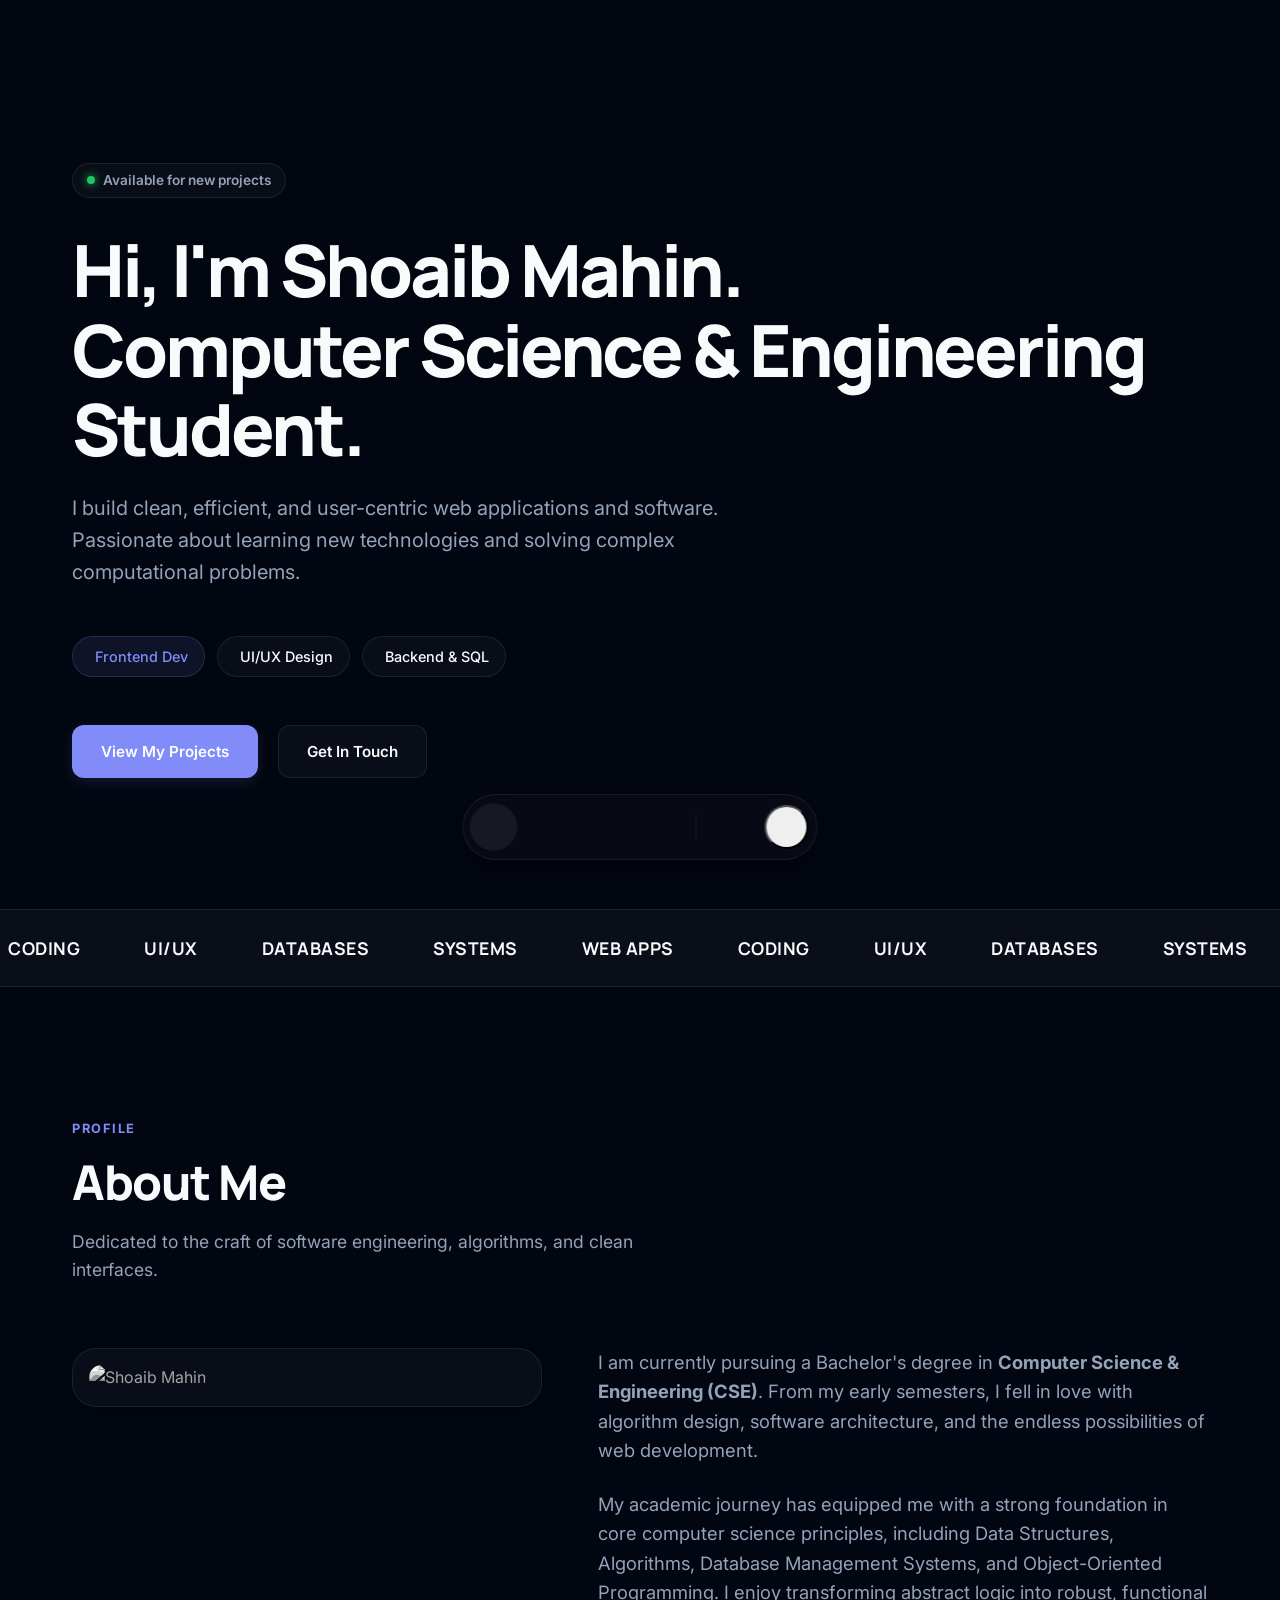
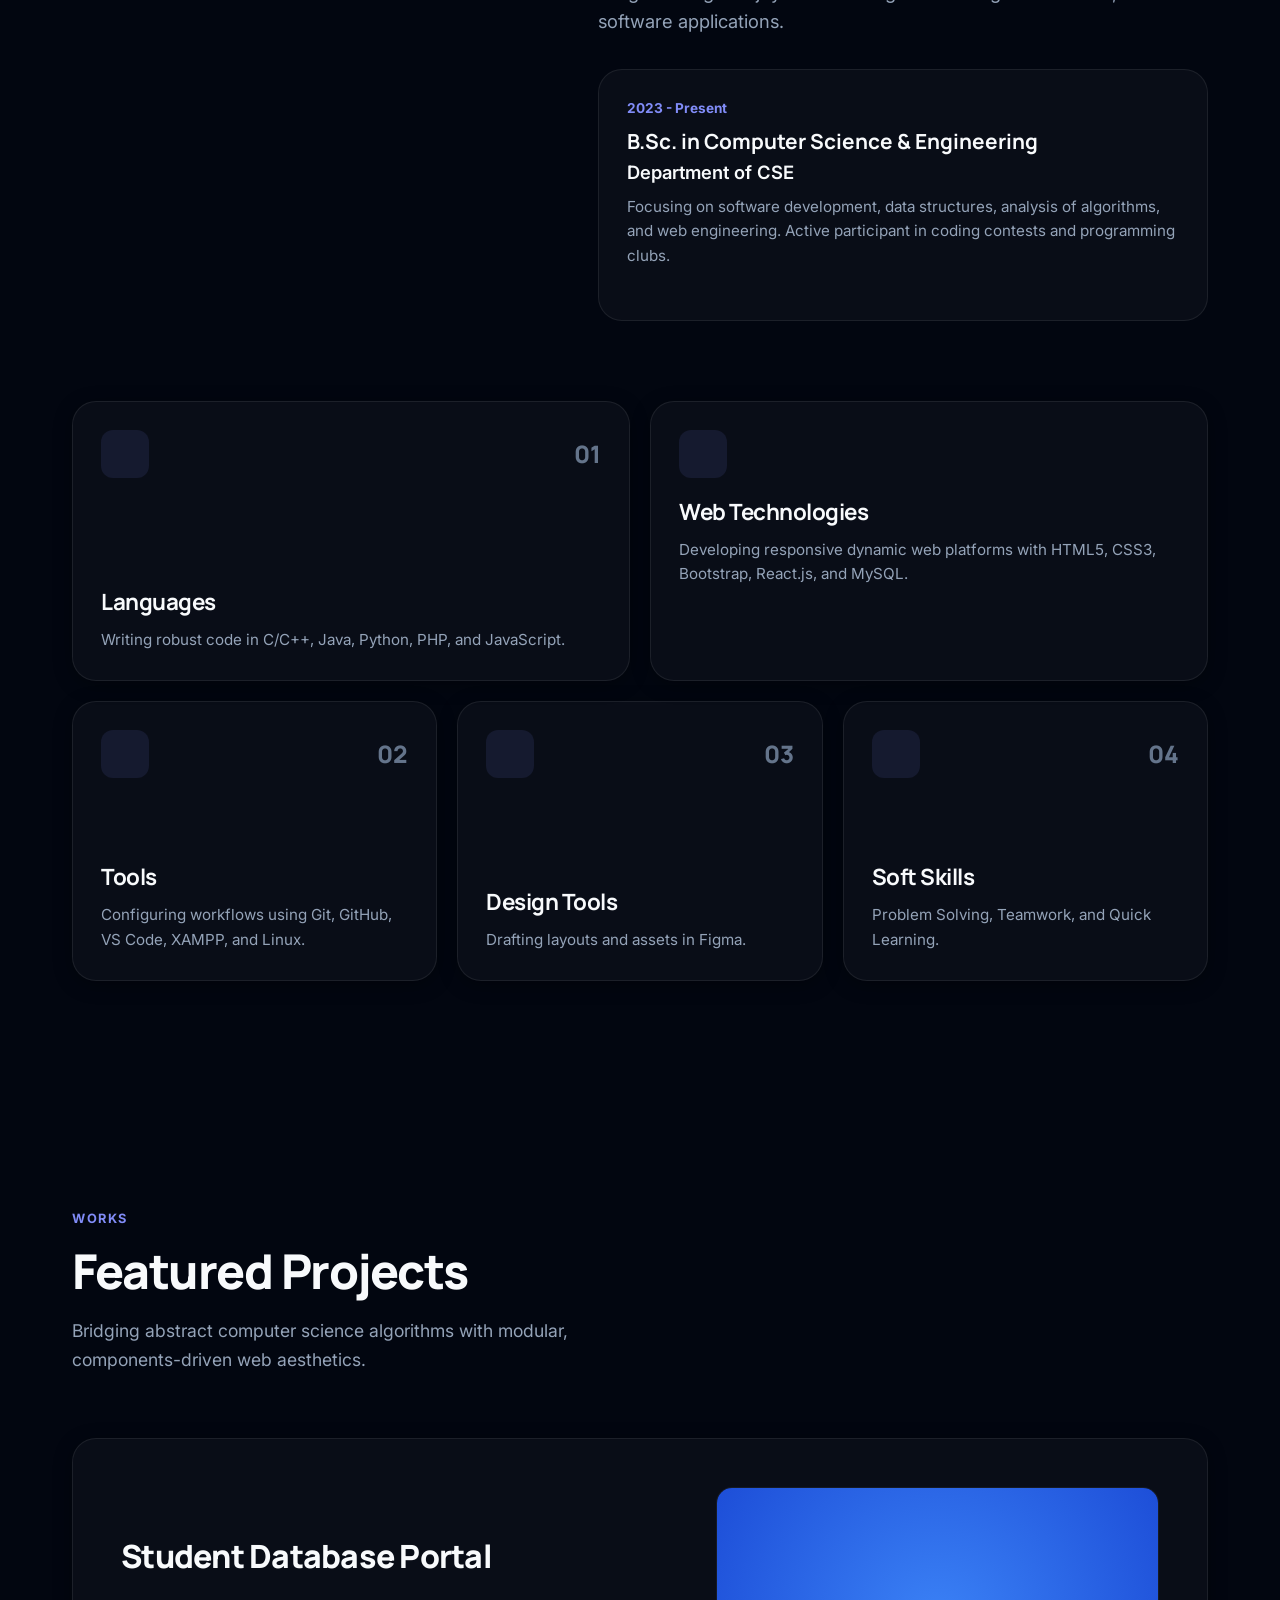
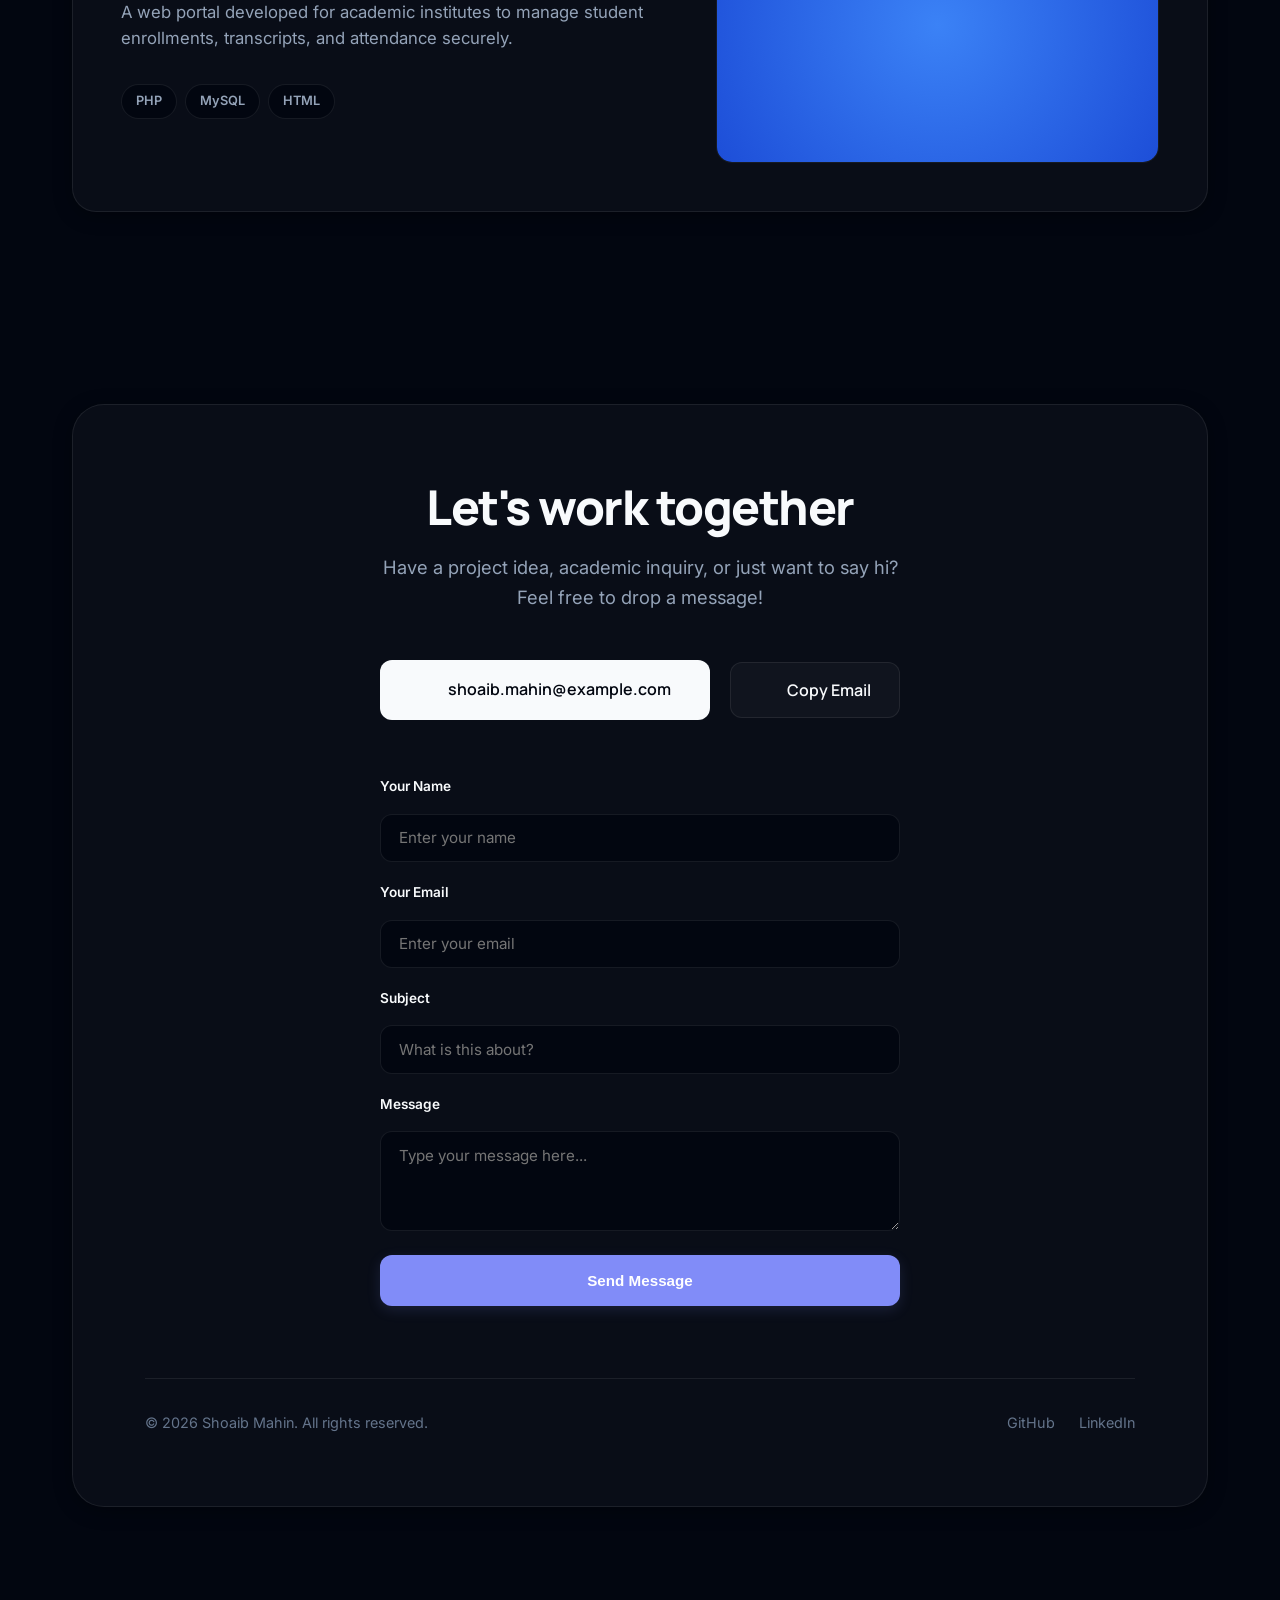
==== commit b827c61d: "Add Supabase fetch diagnostics alerts in script.js and index.html" ====
--- a/index.html
+++ b/index.html
@@ -5,6 +5,14 @@
     <meta name="viewport" content="width=device-width, initial-scale=1.0">
     <meta name="description" content="Shoaib Mahin - CSE Student & Developer Portfolio Website. Discover my projects, skills, and get in touch.">
     <title>Shoaib Mahin | CSE Student & Developer</title>
+    <script>
+        window.addEventListener('error', function(e) {
+            alert('JavaScript Error:\n' + e.message + '\n\nFile: ' + e.filename + '\nLine: ' + e.lineno);
+        });
+        window.addEventListener('unhandledrejection', function(e) {
+            alert('Promise Rejection:\n' + e.reason);
+        });
+    </script>
     <link rel="stylesheet" href="style.css">
     <!-- Supabase CDN Script -->
     <script src="https://cdn.jsdelivr.net/npm/@supabase/supabase-js@2"></script>
--- a/style.css
+++ b/style.css
@@ -839,3 +839,261 @@
         text-align: center;
     }
 }
+
+/* ==========================================================================
+   Admin Dashboard & Auth Panels
+   ========================================================================== */
+.auth-wrapper {
+    display: flex;
+    align-items: center;
+    justify-content: center;
+    min-height: 90vh;
+    padding: 2rem 0;
+}
+
+.auth-card {
+    background-color: var(--color-bg-card);
+    border: 1px solid var(--color-border);
+    border-radius: var(--radius-card);
+    padding: 3.5rem 3rem;
+    width: 100%;
+    max-width: 480px;
+    box-shadow: var(--shadow-card);
+    transition: var(--transition-smooth);
+}
+
+.auth-card:hover {
+    border-color: var(--color-border-hover);
+    box-shadow: 0 12px 35px rgba(0,0,0,0.3);
+}
+
+.auth-title {
+    font-size: 2.25rem;
+    font-weight: 800;
+    letter-spacing: -1.5px;
+    margin-bottom: 0.5rem;
+    text-align: center;
+}
+
+.auth-subtitle {
+    font-size: 0.95rem;
+    color: var(--color-text-secondary);
+    text-align: center;
+    margin-bottom: 2.5rem;
+}
+
+/* Form Layouts & Inputs */
+.form-group {
+    display: flex;
+    flex-direction: column;
+    gap: 0.5rem;
+    margin-bottom: 1.5rem;
+}
+
+.form-group label {
+    font-size: 0.85rem;
+    font-weight: 600;
+    color: var(--color-text-primary);
+}
+
+.form-control {
+    width: 100%;
+    padding: 0.85rem 1.15rem;
+    background-color: var(--color-bg);
+    border: 1px solid var(--color-border);
+    color: var(--color-text-primary);
+    font-family: var(--font-body);
+    font-size: 0.95rem;
+    border-radius: 12px;
+    transition: var(--transition-smooth);
+}
+
+.form-control:focus {
+    outline: none;
+    border-color: var(--color-accent);
+    box-shadow: 0 0 10px rgba(129, 140, 248, 0.15);
+}
+
+textarea.form-control {
+    min-height: 120px;
+    resize: vertical;
+}
+
+.form-row {
+    display: grid;
+    grid-template-columns: repeat(2, 1fr);
+    gap: 1.5rem;
+    margin-bottom: 0.5rem;
+}
+
+@media (max-width: 768px) {
+    .form-row {
+        grid-template-columns: 1fr;
+        gap: 0;
+    }
+}
+
+.form-message {
+    padding: 1rem;
+    border-radius: 8px;
+    font-size: 0.9rem;
+    margin-bottom: 1.5rem;
+    display: none;
+    font-weight: 500;
+}
+
+.form-message.success {
+    background-color: rgba(34, 197, 94, 0.1);
+    border: 1px solid rgba(34, 197, 94, 0.2);
+    color: #22c55e;
+}
+
+.form-message.error {
+    background-color: rgba(239, 68, 68, 0.1);
+    border: 1px solid rgba(239, 68, 68, 0.2);
+    color: #ef4444;
+}
+
+/* Dashboard Container */
+.dashboard-container {
+    background-color: var(--color-bg-card);
+    border: 1px solid var(--color-border);
+    border-radius: var(--radius-card);
+    padding: 3.5rem 3rem;
+    margin: 4rem auto 8rem;
+    box-shadow: var(--shadow-card);
+    max-width: 1000px;
+}
+
+.admin-header {
+    display: flex;
+    justify-content: space-between;
+    align-items: center;
+    border-bottom: 1px solid var(--color-border);
+    padding-bottom: 1.5rem;
+    margin-bottom: 2.5rem;
+    flex-wrap: wrap;
+    gap: 1.5rem;
+}
+
+.admin-header h2 {
+    font-size: 2.25rem;
+    letter-spacing: -1px;
+}
+
+/* Segmented Tab Navigation Capsule */
+.admin-tabs {
+    display: inline-flex;
+    background-color: var(--color-bg);
+    border: 1px solid var(--color-border);
+    padding: 6px;
+    border-radius: var(--radius-pill);
+    margin-bottom: 3rem;
+    gap: 6px;
+}
+
+.tab-btn {
+    padding: 0.65rem 1.5rem;
+    border-radius: var(--radius-pill);
+    border: 1px solid transparent;
+    background: transparent;
+    color: var(--color-text-secondary);
+    font-family: var(--font-heading);
+    font-weight: 600;
+    font-size: 0.9rem;
+    cursor: pointer;
+    transition: var(--transition-smooth);
+}
+
+.tab-btn.active {
+    background-color: var(--color-bg-card);
+    color: var(--color-text-primary);
+    box-shadow: var(--shadow-card);
+    border-color: var(--color-border);
+}
+
+.panel {
+    display: none;
+}
+
+.panel.active {
+    display: block;
+}
+
+.panel-title {
+    font-size: 1.75rem;
+    margin-bottom: 1.5rem;
+    letter-spacing: -0.5px;
+}
+
+/* Skills Manager List */
+.skills-manager-list {
+    display: flex;
+    flex-wrap: wrap;
+    gap: 0.75rem;
+    margin-top: 1.5rem;
+}
+
+.skill-item-row {
+    display: inline-flex;
+    align-items: center;
+    gap: 10px;
+    padding: 6px 14px;
+    background-color: var(--color-bg);
+    border: 1px solid var(--color-border);
+    border-radius: var(--radius-pill);
+    font-size: 0.85rem;
+    color: var(--color-text-secondary);
+}
+
+.skill-cat-label {
+    font-weight: 700;
+    font-size: 0.7rem;
+    text-transform: uppercase;
+    color: var(--color-accent);
+    margin-right: 4px;
+}
+
+.btn-delete {
+    background: transparent;
+    border: none;
+    color: #ef4444;
+    cursor: pointer;
+    font-size: 0.8rem;
+    font-weight: 600;
+    padding: 2px 4px;
+    border-radius: 4px;
+    transition: var(--transition-smooth);
+}
+
+.btn-delete:hover {
+    background-color: rgba(239, 68, 68, 0.1);
+}
+
+/* Projects Manager Cards */
+.project-editor-card {
+    background-color: var(--color-bg);
+    border: 1px solid var(--color-border);
+    border-radius: 16px;
+    padding: 1.5rem;
+    margin-bottom: 1.25rem;
+    display: flex;
+    justify-content: space-between;
+    align-items: center;
+    gap: 2rem;
+    transition: var(--transition-smooth);
+}
+
+.project-editor-card:hover {
+    border-color: var(--color-border-hover);
+}
+
+.project-editor-info {
+    flex-grow: 1;
+}
+
+.project-editor-actions {
+    display: flex;
+    gap: 0.75rem;
+    flex-shrink: 0;
+}
